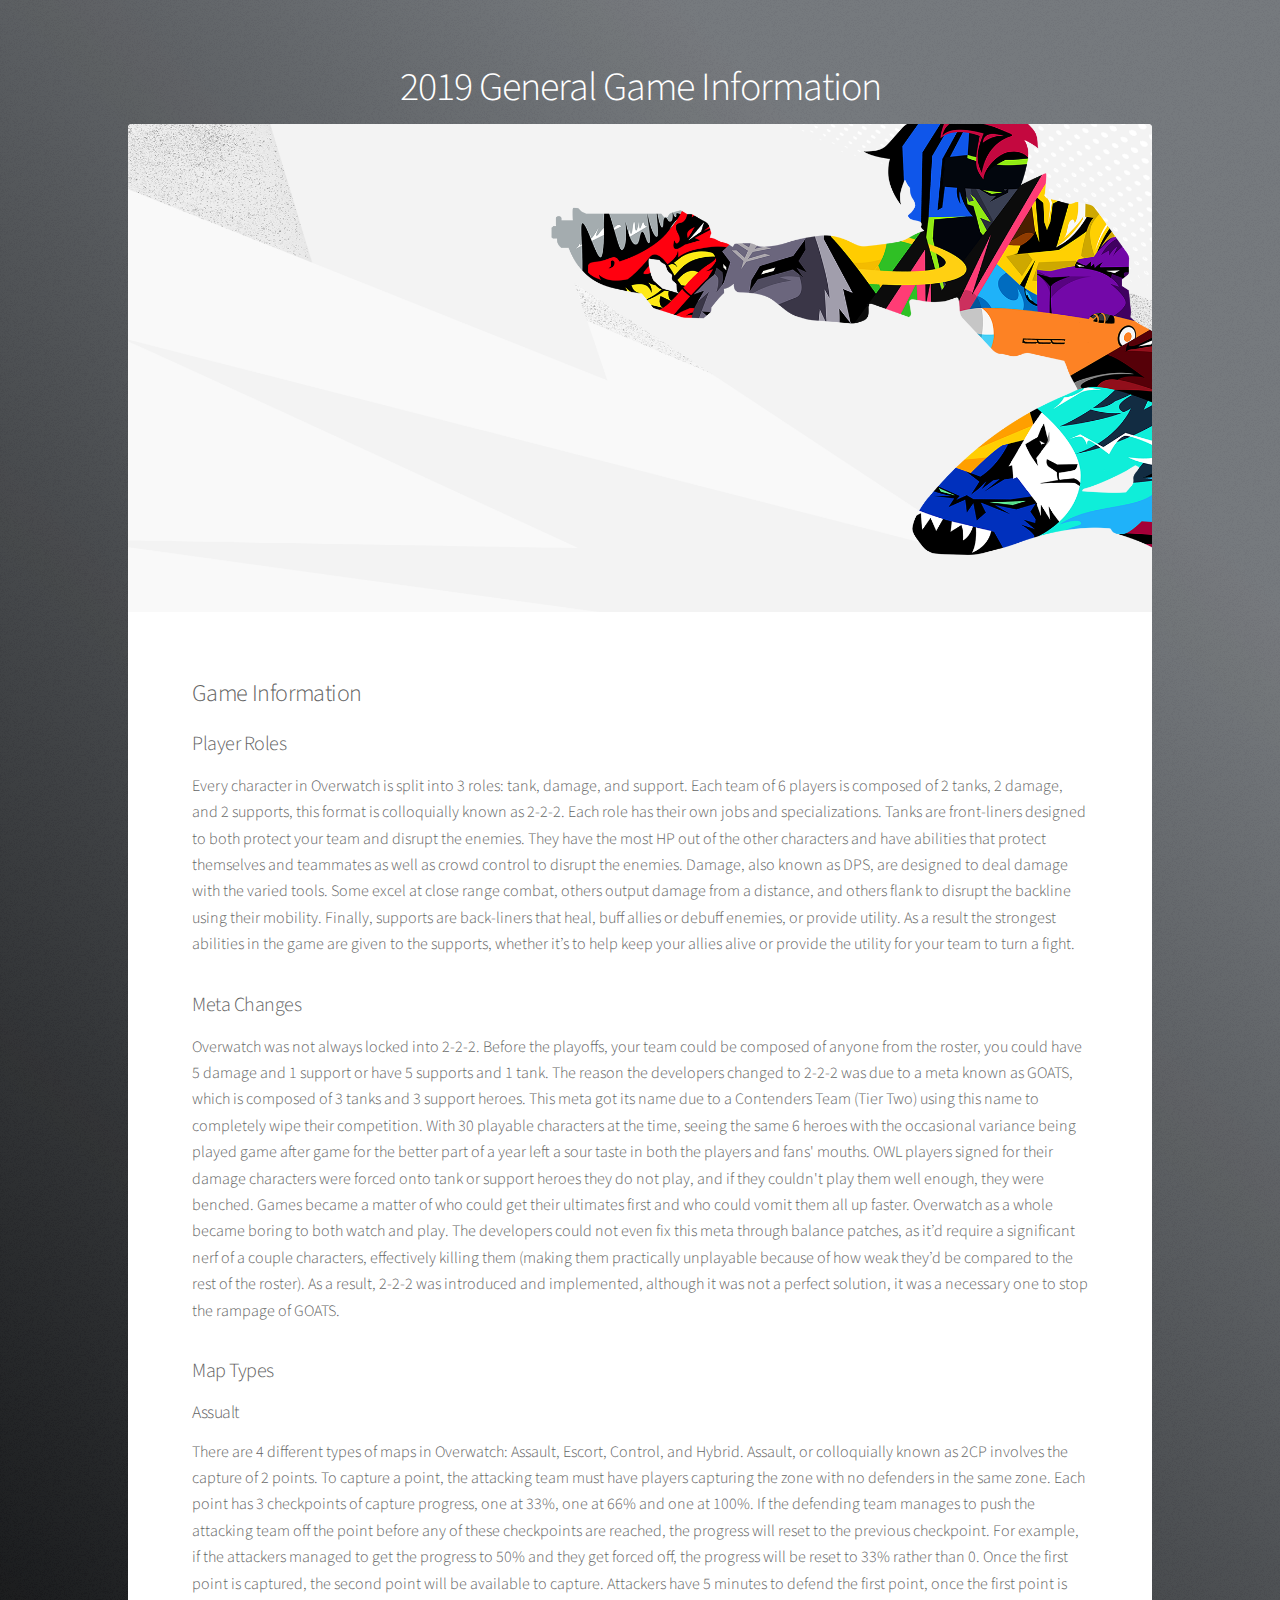
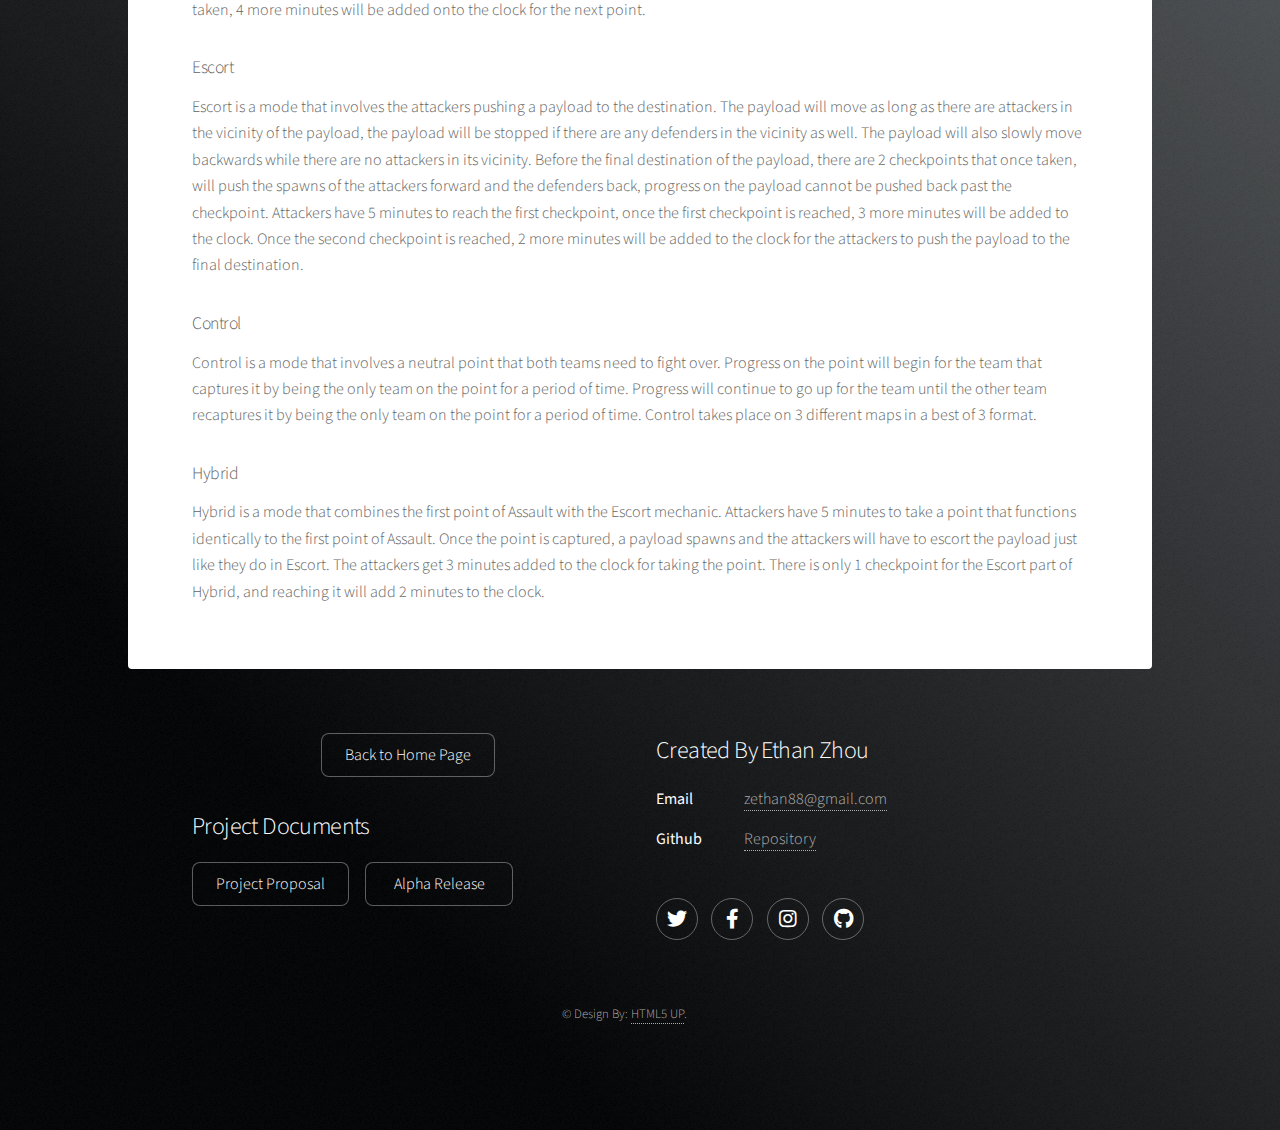
==== html/gen_info.html @ 932d7e1f "beautified and gathered all necessary pages of the site." ====
<!DOCTYPE HTML>
<!--
	Stellar by HTML5 UP
	html5up.net | @ajlkn
	Free for personal and commercial use under the CCA 3.0 license (html5up.net/license)
-->
<html>
<head>
    <title>Game Information</title>
    <meta charset="utf-8" />
    <meta name="viewport" content="width=device-width, initial-scale=1, user-scalable=no" />
    <link rel="stylesheet" href="../assets/css/main.css" />
    <noscript><link rel="stylesheet" href="../assets/css/noscript.css" /></noscript>
</head>
<body class="is-preload">

<!-- Wrapper -->
<div id="wrapper">

    <!-- Header -->
    <header id="header">
        <h1>2019 General Game Information</h1>
    </header>

    <!-- Main -->
    <div id="main">

        <!-- Content -->
        <section id="content" class="main">
            <span class="image main"><img src="../images/About-Background.png" alt="" /></span>
            <h2>Game Information</h2>
            <h3>Player Roles</h3>
            <p>
                Every character in Overwatch is split into 3 roles: tank, damage, and support.
                Each team of 6 players is composed of 2 tanks, 2 damage, and 2 supports,
                this format is colloquially known as 2-2-2. Each role has their own jobs and specializations.
                Tanks are front-liners designed to both protect your team and disrupt the enemies.
                They have the most HP out of the other characters and have abilities that protect themselves
                and teammates as well as crowd control to disrupt the enemies. Damage, also known as DPS,
                are designed to deal damage with the varied tools. Some excel at close range combat,
                others output damage from a distance, and others flank to disrupt the backline using their mobility.
                Finally, supports are back-liners that heal, buff allies or debuff enemies, or provide utility.
                As a result the strongest abilities in the game are given to the supports, whether it’s to help keep
                your allies alive or provide the utility for your team to turn a fight.
            </p>
            <h3>Meta Changes</h3>
            <p>
                Overwatch was not always locked into 2-2-2. Before the playoffs, your team could be
                composed of anyone from the roster, you could have 5 damage and 1 support or have 5 supports and 1 tank.
                The reason the developers changed to 2-2-2 was due to a meta known as GOATS, which is composed of
                3 tanks and 3 support heroes. This meta got its name due to a Contenders Team (Tier Two) using this
                name to completely wipe their competition. With 30 playable characters at the time, seeing the same
                6 heroes with the occasional variance being played game after game for the better part of a year left
                a sour taste in both the players and fans' mouths. OWL players signed for their damage characters were
                forced onto tank or support heroes they do not play, and if they couldn't play them well enough,
                they were benched. Games became a matter of who could get their ultimates first and who could vomit
                them all up faster. Overwatch as a whole became boring to both watch and play. The developers could
                not even fix this meta through balance patches, as it’d require a significant nerf of a couple
                characters, effectively killing them (making them practically unplayable because of how weak they’d
                be compared to the rest of the roster). As a result, 2-2-2 was introduced and implemented,
                although it was not a perfect solution, it was a necessary one to stop the rampage of GOATS.
            </p>
            <h3>Map Types</h3>
            <h4>Assualt</h4>
            <p>
                There are 4 different types of maps in Overwatch: Assault, Escort, Control, and Hybrid.
                Assault, or colloquially known as 2CP involves the capture of 2 points. To capture a point,
                the attacking team must have players capturing the zone with no defenders in the same zone.
                Each point has 3 checkpoints of capture progress, one at 33%, one at 66% and one at 100%.
                If the defending team manages to push the attacking team off the point before any of these
                checkpoints are reached, the progress will reset to the previous checkpoint. For example,
                if the attackers managed to get the progress to 50% and they get forced off, the progress
                will be reset to 33% rather than 0. Once the first point is captured, the second point will
                be available to capture. Attackers have 5 minutes to defend the first point, once the first
                point is taken, 4 more minutes will be added onto the clock for the next point.
            </p>
            <h4>Escort</h4>
            <p>
                Escort is a mode that involves the attackers pushing a payload to the destination. The payload
                will move as long as there are attackers in the vicinity of the payload, the payload will be
                stopped if there are any defenders in the vicinity as well. The payload will also slowly move
                backwards while there are no attackers in its vicinity. Before the final destination of the payload,
                there are 2 checkpoints that once taken, will push the spawns of the attackers forward and the
                defenders back, progress on the payload cannot be pushed back past the checkpoint. Attackers
                have 5 minutes to reach the first checkpoint, once the first checkpoint is reached, 3 more minutes
                will be added to the clock. Once the second checkpoint is reached, 2 more minutes will be added to
                the clock for the attackers to push the payload to the final destination.
            </p>
            <h4>Control</h4>
            <p>
                Control is a mode that involves a neutral point that both teams need to fight over.
                Progress on the point will begin for the team that captures it by being the only team on the point
                for a period of time. Progress will continue to go up for the team until the other team recaptures
                it by being the only team on the point for a period of time. Control takes place on 3 different maps
                in a best of 3 format.
            </p>
            <h4>Hybrid</h4>
            <p>
                Hybrid is a mode that combines the first point of Assault with the Escort mechanic. Attackers have
                5 minutes to take a point that functions identically to the first point of Assault. Once the point
                is captured, a payload spawns and the attackers will have to escort the payload just like they do in
                Escort. The attackers get 3 minutes added to the clock for taking the point. There is only 1 checkpoint
                for the Escort part of Hybrid, and reaching it will add 2 minutes to the clock.
            </p>
        </section>

    </div>

    <!-- Footer -->
    <footer id="footer">
        <section>
            <ul class="actions special">
                <li><a href="../index.html" class="button">Back to Home Page</a></li>
            </ul>
            <h2>Project Documents</h2>
            <ul class="actions">
                <li><a href="../documents/Project%20Proposal%20-%20Ethan%20Zhou.pdf" class="button">Project Proposal</a></li>
                <li><a href="../documents/Alpha%20Release%20Report%20-%20Ethan%20Zhou.pdf" class="button">Alpha Release</a></li>
            </ul>
        </section>
        <section>
            <h2>Created By Ethan Zhou</h2>
            <dl class="alt">
                <dt>Email</dt>
                <dd><a href="#">zethan88@gmail.com</a></dd>
                <dt>Github</dt>
                <dd><a href="https://github.com/zethan88/sf-shock-owl-highlights">Repository</a></dd>
            </dl>
            <ul class="icons">
                <li><a href="#" class="icon brands fa-twitter alt"><span class="label">Twitter</span></a></li>
                <li><a href="#" class="icon brands fa-facebook-f alt"><span class="label">Facebook</span></a></li>
                <li><a href="#" class="icon brands fa-instagram alt"><span class="label">Instagram</span></a></li>
                <li><a href="#" class="icon brands fa-github alt"><span class="label">GitHub</span></a></li>
            </ul>
        </section>
        <p class="copyright">&copy; Design By: <a href="https://html5up.net">HTML5 UP</a>.</p>
    </footer>

</div>

<!-- Scripts -->
<script src="../assets/js/jquery.min.js"></script>
<script src="../assets/js/jquery.scrollex.min.js"></script>
<script src="../assets/js/jquery.scrolly.min.js"></script>
<script src="../assets/js/browser.min.js"></script>
<script src="../assets/js/breakpoints.min.js"></script>
<script src="../assets/js/util.js"></script>
<script src="../assets/js/main.js"></script>

</body>
</html>
---- assets/css/main.css ----
@import url(fontawesome-all.min.css);
@import 'https://fonts.googleapis.com/css?family=Source+Sans+Pro:300,400';

/*
	Stellar by HTML5 UP
	html5up.net | @ajlkn
	Free for personal and commercial use under the CCA 3.0 license (html5up.net/license)
*/

html, body, div, span, applet, object,
iframe, h1, h2, h3, h4, h5, h6, p, blockquote,
pre, a, abbr, acronym, address, big, cite,
code, del, dfn, em, img, ins, kbd, q, s, samp,
small, strike, strong, sub, sup, tt, var, b,
u, i, center, dl, dt, dd, ol, ul, li, fieldset,
form, label, legend, table, caption, tbody,
tfoot, thead, tr, th, td, article, aside,
canvas, details, embed, figure, figcaption,
footer, header, hgroup, menu, nav, output, ruby,
section, summary, time, mark, audio, video {
	margin: 0;
	padding: 0;
	border: 0;
	font-size: 100%;
	font: inherit;
	vertical-align: baseline;}

article, aside, details, figcaption, figure,
footer, header, hgroup, menu, nav, section {
	display: block;}

body {
	line-height: 1;
}

ol, ul {
	list-style: none;
}

blockquote, q {
	quotes: none;
}

	blockquote:before, blockquote:after, q:before, q:after {
		content: '';
		content: none;
	}

table {
	border-collapse: collapse;
	border-spacing: 0;
}

body {
	-webkit-text-size-adjust: none;
}

mark {
	background-color: transparent;
	color: inherit;
}

input::-moz-focus-inner {
	border: 0;
	padding: 0;
}

input, select, textarea {
	-moz-appearance: none;
	-webkit-appearance: none;
	-ms-appearance: none;
	appearance: none;
}

/* Basic */

	@-ms-viewport {
		width: device-width;
	}

	body {
		-ms-overflow-style: scrollbar;
	}

	@media screen and (max-width: 480px) {

		html, body {
			min-width: 320px;
		}

	}

	html {
		box-sizing: border-box;
	}

	*, *:before, *:after {
		box-sizing: inherit;
	}

	body {
		background-color: #75787B;
		background-image: url("images/overlay.png"), -moz-linear-gradient(45deg, #000000 15%, #75787B 85%);
		background-image: url("images/overlay.png"), -webkit-linear-gradient(45deg, #000000 15%, #75787B 85%);
		background-image: url("images/overlay.png"), -ms-linear-gradient(45deg, #000000 15%, #75787B 85%);
		background-image: url("images/overlay.png"), linear-gradient(45deg, #000000 15%, #75787B 85%);
	}

		body.is-preload *, body.is-preload *:before, body.is-preload *:after {
			-moz-animation: none !important;
			-webkit-animation: none !important;
			-ms-animation: none !important;
			animation: none !important;
			-moz-transition: none !important;
			-webkit-transition: none !important;
			-ms-transition: none !important;
			transition: none !important;
		}

/* Type */

	body {
		background-color: #75787B;
		color: rgba(255, 255, 255, 0.65);
	}

	body, input, select, textarea {
		font-family: "Source Sans Pro", Helvetica, sans-serif;
		font-size: 17pt;
		font-weight: 300;
		line-height: 1.65;
	}

		@media screen and (max-width: 1680px) {

			body, input, select, textarea {
				font-size: 14pt;
			}

		}

		@media screen and (max-width: 1280px) {

			body, input, select, textarea {
				font-size: 12pt;
			}

		}

		@media screen and (max-width: 360px) {

			body, input, select, textarea {
				font-size: 11pt;
			}

		}

	a {
		-moz-transition: color 0.2s ease, border-bottom 0.2s ease;
		-webkit-transition: color 0.2s ease, border-bottom 0.2s ease;
		-ms-transition: color 0.2s ease, border-bottom 0.2s ease;
		transition: color 0.2s ease, border-bottom 0.2s ease;
		text-decoration: none;
		border-bottom: dotted 1px;
		color: inherit;
	}

		a:hover {
			border-bottom-color: transparent;
		}

	strong, b {
		font-weight: 400;
	}

	em, i {
		font-style: italic;
	}

	p {
		margin: 0 0 2em 0;
	}

		p.content {
			-moz-columns: 20em 2;
			-webkit-columns: 20em 2;
			-ms-columns: 20em 2;
			columns: 20em 2;
			-moz-column-gap: 2em;
			-webkit-column-gap: 2em;
			-ms-column-gap: 2em;
			column-gap: 2em;
			text-align: justify;
		}

	h1, h2, h3, h4, h5, h6 {
		font-weight: 300;
		line-height: 1.5;
		margin: 0 0 0.7em 0;
		letter-spacing: -0.025em;
	}

		h1 a, h2 a, h3 a, h4 a, h5 a, h6 a {
			color: inherit;
			text-decoration: none;
		}

	h1 {
		font-size: 2.5em;
		line-height: 1.2;
	}

	h2 {
		font-size: 1.5em;
	}

	h3 {
		font-size: 1.25em;
	}

	h4 {
		font-size: 1.1em;
	}

	h5 {
		font-size: 0.9em;
	}

	h6 {
		font-size: 0.7em;
	}

	@media screen and (max-width: 736px) {

		h1 {
			font-size: 2em;
		}

	}

	sub {
		font-size: 0.8em;
		position: relative;
		top: 0.5em;
	}

	sup {
		font-size: 0.8em;
		position: relative;
		top: -0.5em;
	}

	blockquote {
		border-left: solid 4px;
		font-style: italic;
		margin: 0 0 2em 0;
		padding: 0.5em 0 0.5em 2em;
	}

	code {
		border-radius: 8px;
		border: solid 1px;
		font-family: "Courier New", monospace;
		font-size: 0.9em;
		margin: 0 0.25em;
		padding: 0.25em 0.65em;
	}

	pre {
		-webkit-overflow-scrolling: touch;
		font-family: "Courier New", monospace;
		font-size: 0.9em;
		margin: 0 0 2em 0;
	}

		pre code {
			display: block;
			line-height: 1.75;
			padding: 1em 1.5em;
			overflow-x: auto;
		}

	hr {
		border: 0;
		border-bottom: solid 1px;
		margin: 2em 0;
	}

		hr.major {
			margin: 3em 0;
		}

	.align-left {
		text-align: left;
	}

	.align-center {
		text-align: center;
	}

	.align-right {
		text-align: right;
	}

	input, select, textarea {
		color: #ffffff;
	}

	a:hover {
		color: #ffffff;
	}

	strong, b {
		color: #ffffff;
	}

	h1, h2, h3, h4, h5, h6 {
		color: #ffffff;
	}

	blockquote {
		border-left-color: rgba(255, 255, 255, 0.35);
	}

	code {
		background: rgba(255, 255, 255, 0.075);
		border-color: rgba(255, 255, 255, 0.35);
	}

	hr {
		border-bottom-color: rgba(255, 255, 255, 0.35);
	}

/* Row */

	.row {
		display: flex;
		flex-wrap: wrap;
		box-sizing: border-box;
		align-items: stretch;
	}

		.row > * {
			box-sizing: border-box;
		}

		.row.gtr-uniform > * > :last-child {
			margin-bottom: 0;
		}

		.row.aln-left {
			justify-content: flex-start;
		}

		.row.aln-center {
			justify-content: center;
		}

		.row.aln-right {
			justify-content: flex-end;
		}

		.row.aln-top {
			align-items: flex-start;
		}

		.row.aln-middle {
			align-items: center;
		}

		.row.aln-bottom {
			align-items: flex-end;
		}

		.row > .imp {
			order: -1;
		}

		.row > .col-1 {
			width: 8.33333%;
		}

		.row > .off-1 {
			margin-left: 8.33333%;
		}

		.row > .col-2 {
			width: 16.66667%;
		}

		.row > .off-2 {
			margin-left: 16.66667%;
		}

		.row > .col-3 {
			width: 25%;
		}

		.row > .off-3 {
			margin-left: 25%;
		}

		.row > .col-4 {
			width: 33.33333%;
		}

		.row > .off-4 {
			margin-left: 33.33333%;
		}

		.row > .col-5 {
			width: 41.66667%;
		}

		.row > .off-5 {
			margin-left: 41.66667%;
		}

		.row > .col-6 {
			width: 50%;
		}

		.row > .off-6 {
			margin-left: 50%;
		}

		.row > .col-7 {
			width: 58.33333%;
		}

		.row > .off-7 {
			margin-left: 58.33333%;
		}

		.row > .col-8 {
			width: 66.66667%;
		}

		.row > .off-8 {
			margin-left: 66.66667%;
		}

		.row > .col-9 {
			width: 75%;
		}

		.row > .off-9 {
			margin-left: 75%;
		}

		.row > .col-10 {
			width: 83.33333%;
		}

		.row > .off-10 {
			margin-left: 83.33333%;
		}

		.row > .col-11 {
			width: 91.66667%;
		}

		.row > .off-11 {
			margin-left: 91.66667%;
		}

		.row > .col-12 {
			width: 100%;
		}

		.row > .off-12 {
			margin-left: 100%;
		}

		.row.gtr-0 {
			margin-top: 0;
			margin-left: 0em;
		}

			.row.gtr-0 > * {
				padding: 0 0 0 0em;
			}

			.row.gtr-0.gtr-uniform {
				margin-top: 0em;
			}

				.row.gtr-0.gtr-uniform > * {
					padding-top: 0em;
				}

		.row.gtr-25 {
			margin-top: 0;
			margin-left: -0.375em;
		}

			.row.gtr-25 > * {
				padding: 0 0 0 0.375em;
			}

			.row.gtr-25.gtr-uniform {
				margin-top: -0.375em;
			}

				.row.gtr-25.gtr-uniform > * {
					padding-top: 0.375em;
				}

		.row.gtr-50 {
			margin-top: 0;
			margin-left: -0.75em;
		}

			.row.gtr-50 > * {
				padding: 0 0 0 0.75em;
			}

			.row.gtr-50.gtr-uniform {
				margin-top: -0.75em;
			}

				.row.gtr-50.gtr-uniform > * {
					padding-top: 0.75em;
				}

		.row {
			margin-top: 0;
			margin-left: -1.5em;
		}

			.row > * {
				padding: 0 0 0 1.5em;
			}

			.row.gtr-uniform {
				margin-top: -1.5em;
			}

				.row.gtr-uniform > * {
					padding-top: 1.5em;
				}

		.row.gtr-150 {
			margin-top: 0;
			margin-left: -2.25em;
		}

			.row.gtr-150 > * {
				padding: 0 0 0 2.25em;
			}

			.row.gtr-150.gtr-uniform {
				margin-top: -2.25em;
			}

				.row.gtr-150.gtr-uniform > * {
					padding-top: 2.25em;
				}

		.row.gtr-200 {
			margin-top: 0;
			margin-left: -3em;
		}

			.row.gtr-200 > * {
				padding: 0 0 0 3em;
			}

			.row.gtr-200.gtr-uniform {
				margin-top: -3em;
			}

				.row.gtr-200.gtr-uniform > * {
					padding-top: 3em;
				}

		@media screen and (max-width: 1680px) {

			.row {
				display: flex;
				flex-wrap: wrap;
				box-sizing: border-box;
				align-items: stretch;
			}

				.row > * {
					box-sizing: border-box;
				}

				.row.gtr-uniform > * > :last-child {
					margin-bottom: 0;
				}

				.row.aln-left {
					justify-content: flex-start;
				}

				.row.aln-center {
					justify-content: center;
				}

				.row.aln-right {
					justify-content: flex-end;
				}

				.row.aln-top {
					align-items: flex-start;
				}

				.row.aln-middle {
					align-items: center;
				}

				.row.aln-bottom {
					align-items: flex-end;
				}

				.row > .imp-xlarge {
					order: -1;
				}

				.row > .col-1-xlarge {
					width: 8.33333%;
				}

				.row > .off-1-xlarge {
					margin-left: 8.33333%;
				}

				.row > .col-2-xlarge {
					width: 16.66667%;
				}

				.row > .off-2-xlarge {
					margin-left: 16.66667%;
				}

				.row > .col-3-xlarge {
					width: 25%;
				}

				.row > .off-3-xlarge {
					margin-left: 25%;
				}

				.row > .col-4-xlarge {
					width: 33.33333%;
				}

				.row > .off-4-xlarge {
					margin-left: 33.33333%;
				}

				.row > .col-5-xlarge {
					width: 41.66667%;
				}

				.row > .off-5-xlarge {
					margin-left: 41.66667%;
				}

				.row > .col-6-xlarge {
					width: 50%;
				}

				.row > .off-6-xlarge {
					margin-left: 50%;
				}

				.row > .col-7-xlarge {
					width: 58.33333%;
				}

				.row > .off-7-xlarge {
					margin-left: 58.33333%;
				}

				.row > .col-8-xlarge {
					width: 66.66667%;
				}

				.row > .off-8-xlarge {
					margin-left: 66.66667%;
				}

				.row > .col-9-xlarge {
					width: 75%;
				}

				.row > .off-9-xlarge {
					margin-left: 75%;
				}

				.row > .col-10-xlarge {
					width: 83.33333%;
				}

				.row > .off-10-xlarge {
					margin-left: 83.33333%;
				}

				.row > .col-11-xlarge {
					width: 91.66667%;
				}

				.row > .off-11-xlarge {
					margin-left: 91.66667%;
				}

				.row > .col-12-xlarge {
					width: 100%;
				}

				.row > .off-12-xlarge {
					margin-left: 100%;
				}

				.row.gtr-0 {
					margin-top: 0;
					margin-left: 0em;
				}

					.row.gtr-0 > * {
						padding: 0 0 0 0em;
					}

					.row.gtr-0.gtr-uniform {
						margin-top: 0em;
					}

						.row.gtr-0.gtr-uniform > * {
							padding-top: 0em;
						}

				.row.gtr-25 {
					margin-top: 0;
					margin-left: -0.375em;
				}

					.row.gtr-25 > * {
						padding: 0 0 0 0.375em;
					}

					.row.gtr-25.gtr-uniform {
						margin-top: -0.375em;
					}

						.row.gtr-25.gtr-uniform > * {
							padding-top: 0.375em;
						}

				.row.gtr-50 {
					margin-top: 0;
					margin-left: -0.75em;
				}

					.row.gtr-50 > * {
						padding: 0 0 0 0.75em;
					}

					.row.gtr-50.gtr-uniform {
						margin-top: -0.75em;
					}

						.row.gtr-50.gtr-uniform > * {
							padding-top: 0.75em;
						}

				.row {
					margin-top: 0;
					margin-left: -1.5em;
				}

					.row > * {
						padding: 0 0 0 1.5em;
					}

					.row.gtr-uniform {
						margin-top: -1.5em;
					}

						.row.gtr-uniform > * {
							padding-top: 1.5em;
						}

				.row.gtr-150 {
					margin-top: 0;
					margin-left: -2.25em;
				}

					.row.gtr-150 > * {
						padding: 0 0 0 2.25em;
					}

					.row.gtr-150.gtr-uniform {
						margin-top: -2.25em;
					}

						.row.gtr-150.gtr-uniform > * {
							padding-top: 2.25em;
						}

				.row.gtr-200 {
					margin-top: 0;
					margin-left: -3em;
				}

					.row.gtr-200 > * {
						padding: 0 0 0 3em;
					}

					.row.gtr-200.gtr-uniform {
						margin-top: -3em;
					}

						.row.gtr-200.gtr-uniform > * {
							padding-top: 3em;
						}

		}

		@media screen and (max-width: 1280px) {

			.row {
				display: flex;
				flex-wrap: wrap;
				box-sizing: border-box;
				align-items: stretch;
			}

				.row > * {
					box-sizing: border-box;
				}

				.row.gtr-uniform > * > :last-child {
					margin-bottom: 0;
				}

				.row.aln-left {
					justify-content: flex-start;
				}

				.row.aln-center {
					justify-content: center;
				}

				.row.aln-right {
					justify-content: flex-end;
				}

				.row.aln-top {
					align-items: flex-start;
				}

				.row.aln-middle {
					align-items: center;
				}

				.row.aln-bottom {
					align-items: flex-end;
				}

				.row > .imp-large {
					order: -1;
				}

				.row > .col-1-large {
					width: 8.33333%;
				}

				.row > .off-1-large {
					margin-left: 8.33333%;
				}

				.row > .col-2-large {
					width: 16.66667%;
				}

				.row > .off-2-large {
					margin-left: 16.66667%;
				}

				.row > .col-3-large {
					width: 25%;
				}

				.row > .off-3-large {
					margin-left: 25%;
				}

				.row > .col-4-large {
					width: 33.33333%;
				}

				.row > .off-4-large {
					margin-left: 33.33333%;
				}

				.row > .col-5-large {
					width: 41.66667%;
				}

				.row > .off-5-large {
					margin-left: 41.66667%;
				}

				.row > .col-6-large {
					width: 50%;
				}

				.row > .off-6-large {
					margin-left: 50%;
				}

				.row > .col-7-large {
					width: 58.33333%;
				}

				.row > .off-7-large {
					margin-left: 58.33333%;
				}

				.row > .col-8-large {
					width: 66.66667%;
				}

				.row > .off-8-large {
					margin-left: 66.66667%;
				}

				.row > .col-9-large {
					width: 75%;
				}

				.row > .off-9-large {
					margin-left: 75%;
				}

				.row > .col-10-large {
					width: 83.33333%;
				}

				.row > .off-10-large {
					margin-left: 83.33333%;
				}

				.row > .col-11-large {
					width: 91.66667%;
				}

				.row > .off-11-large {
					margin-left: 91.66667%;
				}

				.row > .col-12-large {
					width: 100%;
				}

				.row > .off-12-large {
					margin-left: 100%;
				}

				.row.gtr-0 {
					margin-top: 0;
					margin-left: 0em;
				}

					.row.gtr-0 > * {
						padding: 0 0 0 0em;
					}

					.row.gtr-0.gtr-uniform {
						margin-top: 0em;
					}

						.row.gtr-0.gtr-uniform > * {
							padding-top: 0em;
						}

				.row.gtr-25 {
					margin-top: 0;
					margin-left: -0.375em;
				}

					.row.gtr-25 > * {
						padding: 0 0 0 0.375em;
					}

					.row.gtr-25.gtr-uniform {
						margin-top: -0.375em;
					}

						.row.gtr-25.gtr-uniform > * {
							padding-top: 0.375em;
						}

				.row.gtr-50 {
					margin-top: 0;
					margin-left: -0.75em;
				}

					.row.gtr-50 > * {
						padding: 0 0 0 0.75em;
					}

					.row.gtr-50.gtr-uniform {
						margin-top: -0.75em;
					}

						.row.gtr-50.gtr-uniform > * {
							padding-top: 0.75em;
						}

				.row {
					margin-top: 0;
					margin-left: -1.5em;
				}

					.row > * {
						padding: 0 0 0 1.5em;
					}

					.row.gtr-uniform {
						margin-top: -1.5em;
					}

						.row.gtr-uniform > * {
							padding-top: 1.5em;
						}

				.row.gtr-150 {
					margin-top: 0;
					margin-left: -2.25em;
				}

					.row.gtr-150 > * {
						padding: 0 0 0 2.25em;
					}

					.row.gtr-150.gtr-uniform {
						margin-top: -2.25em;
					}

						.row.gtr-150.gtr-uniform > * {
							padding-top: 2.25em;
						}

				.row.gtr-200 {
					margin-top: 0;
					margin-left: -3em;
				}

					.row.gtr-200 > * {
						padding: 0 0 0 3em;
					}

					.row.gtr-200.gtr-uniform {
						margin-top: -3em;
					}

						.row.gtr-200.gtr-uniform > * {
							padding-top: 3em;
						}

		}

		@media screen and (max-width: 980px) {

			.row {
				display: flex;
				flex-wrap: wrap;
				box-sizing: border-box;
				align-items: stretch;
			}

				.row > * {
					box-sizing: border-box;
				}

				.row.gtr-uniform > * > :last-child {
					margin-bottom: 0;
				}

				.row.aln-left {
					justify-content: flex-start;
				}

				.row.aln-center {
					justify-content: center;
				}

				.row.aln-right {
					justify-content: flex-end;
				}

				.row.aln-top {
					align-items: flex-start;
				}

				.row.aln-middle {
					align-items: center;
				}

				.row.aln-bottom {
					align-items: flex-end;
				}

				.row > .imp-medium {
					order: -1;
				}

				.row > .col-1-medium {
					width: 8.33333%;
				}

				.row > .off-1-medium {
					margin-left: 8.33333%;
				}

				.row > .col-2-medium {
					width: 16.66667%;
				}

				.row > .off-2-medium {
					margin-left: 16.66667%;
				}

				.row > .col-3-medium {
					width: 25%;
				}

				.row > .off-3-medium {
					margin-left: 25%;
				}

				.row > .col-4-medium {
					width: 33.33333%;
				}

				.row > .off-4-medium {
					margin-left: 33.33333%;
				}

				.row > .col-5-medium {
					width: 41.66667%;
				}

				.row > .off-5-medium {
					margin-left: 41.66667%;
				}

				.row > .col-6-medium {
					width: 50%;
				}

				.row > .off-6-medium {
					margin-left: 50%;
				}

				.row > .col-7-medium {
					width: 58.33333%;
				}

				.row > .off-7-medium {
					margin-left: 58.33333%;
				}

				.row > .col-8-medium {
					width: 66.66667%;
				}

				.row > .off-8-medium {
					margin-left: 66.66667%;
				}

				.row > .col-9-medium {
					width: 75%;
				}

				.row > .off-9-medium {
					margin-left: 75%;
				}

				.row > .col-10-medium {
					width: 83.33333%;
				}

				.row > .off-10-medium {
					margin-left: 83.33333%;
				}

				.row > .col-11-medium {
					width: 91.66667%;
				}

				.row > .off-11-medium {
					margin-left: 91.66667%;
				}

				.row > .col-12-medium {
					width: 100%;
				}

				.row > .off-12-medium {
					margin-left: 100%;
				}

				.row.gtr-0 {
					margin-top: 0;
					margin-left: 0em;
				}

					.row.gtr-0 > * {
						padding: 0 0 0 0em;
					}

					.row.gtr-0.gtr-uniform {
						margin-top: 0em;
					}

						.row.gtr-0.gtr-uniform > * {
							padding-top: 0em;
						}

				.row.gtr-25 {
					margin-top: 0;
					margin-left: -0.375em;
				}

					.row.gtr-25 > * {
						padding: 0 0 0 0.375em;
					}

					.row.gtr-25.gtr-uniform {
						margin-top: -0.375em;
					}

						.row.gtr-25.gtr-uniform > * {
							padding-top: 0.375em;
						}

				.row.gtr-50 {
					margin-top: 0;
					margin-left: -0.75em;
				}

					.row.gtr-50 > * {
						padding: 0 0 0 0.75em;
					}

					.row.gtr-50.gtr-uniform {
						margin-top: -0.75em;
					}

						.row.gtr-50.gtr-uniform > * {
							padding-top: 0.75em;
						}

				.row {
					margin-top: 0;
					margin-left: -1.5em;
				}

					.row > * {
						padding: 0 0 0 1.5em;
					}

					.row.gtr-uniform {
						margin-top: -1.5em;
					}

						.row.gtr-uniform > * {
							padding-top: 1.5em;
						}

				.row.gtr-150 {
					margin-top: 0;
					margin-left: -2.25em;
				}

					.row.gtr-150 > * {
						padding: 0 0 0 2.25em;
					}

					.row.gtr-150.gtr-uniform {
						margin-top: -2.25em;
					}

						.row.gtr-150.gtr-uniform > * {
							padding-top: 2.25em;
						}

				.row.gtr-200 {
					margin-top: 0;
					margin-left: -3em;
				}

					.row.gtr-200 > * {
						padding: 0 0 0 3em;
					}

					.row.gtr-200.gtr-uniform {
						margin-top: -3em;
					}

						.row.gtr-200.gtr-uniform > * {
							padding-top: 3em;
						}

		}

		@media screen and (max-width: 736px) {

			.row {
				display: flex;
				flex-wrap: wrap;
				box-sizing: border-box;
				align-items: stretch;
			}

				.row > * {
					box-sizing: border-box;
				}

				.row.gtr-uniform > * > :last-child {
					margin-bottom: 0;
				}

				.row.aln-left {
					justify-content: flex-start;
				}

				.row.aln-center {
					justify-content: center;
				}

				.row.aln-right {
					justify-content: flex-end;
				}

				.row.aln-top {
					align-items: flex-start;
				}

				.row.aln-middle {
					align-items: center;
				}

				.row.aln-bottom {
					align-items: flex-end;
				}

				.row > .imp-small {
					order: -1;
				}

				.row > .col-1-small {
					width: 8.33333%;
				}

				.row > .off-1-small {
					margin-left: 8.33333%;
				}

				.row > .col-2-small {
					width: 16.66667%;
				}

				.row > .off-2-small {
					margin-left: 16.66667%;
				}

				.row > .col-3-small {
					width: 25%;
				}

				.row > .off-3-small {
					margin-left: 25%;
				}

				.row > .col-4-small {
					width: 33.33333%;
				}

				.row > .off-4-small {
					margin-left: 33.33333%;
				}

				.row > .col-5-small {
					width: 41.66667%;
				}

				.row > .off-5-small {
					margin-left: 41.66667%;
				}

				.row > .col-6-small {
					width: 50%;
				}

				.row > .off-6-small {
					margin-left: 50%;
				}

				.row > .col-7-small {
					width: 58.33333%;
				}

				.row > .off-7-small {
					margin-left: 58.33333%;
				}

				.row > .col-8-small {
					width: 66.66667%;
				}

				.row > .off-8-small {
					margin-left: 66.66667%;
				}

				.row > .col-9-small {
					width: 75%;
				}

				.row > .off-9-small {
					margin-left: 75%;
				}

				.row > .col-10-small {
					width: 83.33333%;
				}

				.row > .off-10-small {
					margin-left: 83.33333%;
				}

				.row > .col-11-small {
					width: 91.66667%;
				}

				.row > .off-11-small {
					margin-left: 91.66667%;
				}

				.row > .col-12-small {
					width: 100%;
				}

				.row > .off-12-small {
					margin-left: 100%;
				}

				.row.gtr-0 {
					margin-top: 0;
					margin-left: 0em;
				}

					.row.gtr-0 > * {
						padding: 0 0 0 0em;
					}

					.row.gtr-0.gtr-uniform {
						margin-top: 0em;
					}

						.row.gtr-0.gtr-uniform > * {
							padding-top: 0em;
						}

				.row.gtr-25 {
					margin-top: 0;
					margin-left: -0.25em;
				}

					.row.gtr-25 > * {
						padding: 0 0 0 0.25em;
					}

					.row.gtr-25.gtr-uniform {
						margin-top: -0.25em;
					}

						.row.gtr-25.gtr-uniform > * {
							padding-top: 0.25em;
						}

				.row.gtr-50 {
					margin-top: 0;
					margin-left: -0.5em;
				}

					.row.gtr-50 > * {
						padding: 0 0 0 0.5em;
					}

					.row.gtr-50.gtr-uniform {
						margin-top: -0.5em;
					}

						.row.gtr-50.gtr-uniform > * {
							padding-top: 0.5em;
						}

				.row {
					margin-top: 0;
					margin-left: -1em;
				}

					.row > * {
						padding: 0 0 0 1em;
					}

					.row.gtr-uniform {
						margin-top: -1em;
					}

						.row.gtr-uniform > * {
							padding-top: 1em;
						}

				.row.gtr-150 {
					margin-top: 0;
					margin-left: -1.5em;
				}

					.row.gtr-150 > * {
						padding: 0 0 0 1.5em;
					}

					.row.gtr-150.gtr-uniform {
						margin-top: -1.5em;
					}

						.row.gtr-150.gtr-uniform > * {
							padding-top: 1.5em;
						}

				.row.gtr-200 {
					margin-top: 0;
					margin-left: -2em;
				}

					.row.gtr-200 > * {
						padding: 0 0 0 2em;
					}

					.row.gtr-200.gtr-uniform {
						margin-top: -2em;
					}

						.row.gtr-200.gtr-uniform > * {
							padding-top: 2em;
						}

		}

		@media screen and (max-width: 480px) {

			.row {
				display: flex;
				flex-wrap: wrap;
				box-sizing: border-box;
				align-items: stretch;
			}

				.row > * {
					box-sizing: border-box;
				}

				.row.gtr-uniform > * > :last-child {
					margin-bottom: 0;
				}

				.row.aln-left {
					justify-content: flex-start;
				}

				.row.aln-center {
					justify-content: center;
				}

				.row.aln-right {
					justify-content: flex-end;
				}

				.row.aln-top {
					align-items: flex-start;
				}

				.row.aln-middle {
					align-items: center;
				}

				.row.aln-bottom {
					align-items: flex-end;
				}

				.row > .imp-xsmall {
					order: -1;
				}

				.row > .col-1-xsmall {
					width: 8.33333%;
				}

				.row > .off-1-xsmall {
					margin-left: 8.33333%;
				}

				.row > .col-2-xsmall {
					width: 16.66667%;
				}

				.row > .off-2-xsmall {
					margin-left: 16.66667%;
				}

				.row > .col-3-xsmall {
					width: 25%;
				}

				.row > .off-3-xsmall {
					margin-left: 25%;
				}

				.row > .col-4-xsmall {
					width: 33.33333%;
				}

				.row > .off-4-xsmall {
					margin-left: 33.33333%;
				}

				.row > .col-5-xsmall {
					width: 41.66667%;
				}

				.row > .off-5-xsmall {
					margin-left: 41.66667%;
				}

				.row > .col-6-xsmall {
					width: 50%;
				}

				.row > .off-6-xsmall {
					margin-left: 50%;
				}

				.row > .col-7-xsmall {
					width: 58.33333%;
				}

				.row > .off-7-xsmall {
					margin-left: 58.33333%;
				}

				.row > .col-8-xsmall {
					width: 66.66667%;
				}

				.row > .off-8-xsmall {
					margin-left: 66.66667%;
				}

				.row > .col-9-xsmall {
					width: 75%;
				}

				.row > .off-9-xsmall {
					margin-left: 75%;
				}

				.row > .col-10-xsmall {
					width: 83.33333%;
				}

				.row > .off-10-xsmall {
					margin-left: 83.33333%;
				}

				.row > .col-11-xsmall {
					width: 91.66667%;
				}

				.row > .off-11-xsmall {
					margin-left: 91.66667%;
				}

				.row > .col-12-xsmall {
					width: 100%;
				}

				.row > .off-12-xsmall {
					margin-left: 100%;
				}

				.row.gtr-0 {
					margin-top: 0;
					margin-left: 0em;
				}

					.row.gtr-0 > * {
						padding: 0 0 0 0em;
					}

					.row.gtr-0.gtr-uniform {
						margin-top: 0em;
					}

						.row.gtr-0.gtr-uniform > * {
							padding-top: 0em;
						}

				.row.gtr-25 {
					margin-top: 0;
					margin-left: -0.3125em;
				}

					.row.gtr-25 > * {
						padding: 0 0 0 0.3125em;
					}

					.row.gtr-25.gtr-uniform {
						margin-top: -0.3125em;
					}

						.row.gtr-25.gtr-uniform > * {
							padding-top: 0.3125em;
						}

				.row.gtr-50 {
					margin-top: 0;
					margin-left: -0.625em;
				}

					.row.gtr-50 > * {
						padding: 0 0 0 0.625em;
					}

					.row.gtr-50.gtr-uniform {
						margin-top: -0.625em;
					}

						.row.gtr-50.gtr-uniform > * {
							padding-top: 0.625em;
						}

				.row {
					margin-top: 0;
					margin-left: -1.25em;
				}

					.row > * {
						padding: 0 0 0 1.25em;
					}

					.row.gtr-uniform {
						margin-top: -1.25em;
					}

						.row.gtr-uniform > * {
							padding-top: 1.25em;
						}

				.row.gtr-150 {
					margin-top: 0;
					margin-left: -1.875em;
				}

					.row.gtr-150 > * {
						padding: 0 0 0 1.875em;
					}

					.row.gtr-150.gtr-uniform {
						margin-top: -1.875em;
					}

						.row.gtr-150.gtr-uniform > * {
							padding-top: 1.875em;
						}

				.row.gtr-200 {
					margin-top: 0;
					margin-left: -2.5em;
				}

					.row.gtr-200 > * {
						padding: 0 0 0 2.5em;
					}

					.row.gtr-200.gtr-uniform {
						margin-top: -2.5em;
					}

						.row.gtr-200.gtr-uniform > * {
							padding-top: 2.5em;
						}

		}

/* Box */

	.box {
		border-radius: 8px;
		border: solid;
		margin-bottom: -2em;
	}

		.box > :last-child,
		.box > :last-child > :last-child,
		.box > :last-child > :last-child > :last-child {
			margin-bottom: 0;
		}

		.box.alt {
			border: 0;
			border-radius: 0;
			padding: 0;
		}

	.box {
		border-color: rgba(255, 255, 255, 0.35);
	}

/* Button */

	input[type="submit"],
	input[type="reset"],
	input[type="button"],
	button,
	.button {
		-moz-appearance: none;
		-webkit-appearance: none;
		-ms-appearance: none;
		appearance: none;
		-moz-transition: background-color 0.2s ease-in-out, color 0.2s ease-in-out;
		-webkit-transition: background-color 0.2s ease-in-out, color 0.2s ease-in-out;
		-ms-transition: background-color 0.2s ease-in-out, color 0.2s ease-in-out;
		transition: background-color 0.2s ease-in-out, color 0.2s ease-in-out;
		border-radius: 8px;
		border: 0;
		cursor: pointer;
		display: inline-block;
		font-weight: 300;
		height: 2.75em;
		line-height: 2.75em;
		min-width: 9.25em;
		padding: 0 1.5em;
		text-align: center;
		text-decoration: none;
		white-space: nowrap;
	}

		input[type="submit"].icon,
		input[type="reset"].icon,
		input[type="button"].icon,
		button.icon,
		.button.icon {
			padding-left: 1.35em;
		}

			input[type="submit"].icon:before,
			input[type="reset"].icon:before,
			input[type="button"].icon:before,
			button.icon:before,
			.button.icon:before {
				margin-right: 0.5em;
			}

		input[type="submit"].fit,
		input[type="reset"].fit,
		input[type="button"].fit,
		button.fit,
		.button.fit {
			width: 100%;
		}

		input[type="submit"].small,
		input[type="reset"].small,
		input[type="button"].small,
		button.small,
		.button.small {
			font-size: 0.8em;
		}

		input[type="submit"].large,
		input[type="reset"].large,
		input[type="button"].large,
		button.large,
		.button.large {
			font-size: 1.35em;
		}

		input[type="submit"].disabled, input[type="submit"]:disabled,
		input[type="reset"].disabled,
		input[type="reset"]:disabled,
		input[type="button"].disabled,
		input[type="button"]:disabled,
		button.disabled,
		button:disabled,
		.button.disabled,
		.button:disabled {
			pointer-events: none;
			opacity: 0.25;
		}

		@media screen and (max-width: 736px) {

			input[type="submit"],
			input[type="reset"],
			input[type="button"],
			button,
			.button {
				min-width: 0;
			}

		}

	input[type="submit"],
	input[type="reset"],
	input[type="button"],
	button,
	.button {
		background-color: transparent;
		box-shadow: inset 0 0 0 1px rgba(255, 255, 255, 0.35);
		color: #ffffff !important;
	}

		input[type="submit"]:hover,
		input[type="reset"]:hover,
		input[type="button"]:hover,
		button:hover,
		.button:hover {
			background-color: rgba(255, 255, 255, 0.075);
		}

		input[type="submit"]:active,
		input[type="reset"]:active,
		input[type="button"]:active,
		button:active,
		.button:active {
			background-color: rgba(255, 255, 255, 0.2);
		}

		input[type="submit"].icon:before,
		input[type="reset"].icon:before,
		input[type="button"].icon:before,
		button.icon:before,
		.button.icon:before {
			color: rgba(255, 255, 255, 0.5);
		}

		input[type="submit"].primary,
		input[type="reset"].primary,
		input[type="button"].primary,
		button.primary,
		.button.primary {
			background-color: #8cc9f0;
			color: #ffffff !important;
			box-shadow: none;
		}

			input[type="submit"].primary:hover,
			input[type="reset"].primary:hover,
			input[type="button"].primary:hover,
			button.primary:hover,
			.button.primary:hover {
				background-color: #9acff2;
			}

			input[type="submit"].primary:active,
			input[type="reset"].primary:active,
			input[type="button"].primary:active,
			button.primary:active,
			.button.primary:active {
				background-color: #7ec3ee;
			}

			input[type="submit"].primary.icon:before,
			input[type="reset"].primary.icon:before,
			input[type="button"].primary.icon:before,
			button.primary.icon:before,
			.button.primary.icon:before {
				color: #ffffff !important;
			}

/* Form */

	form {
		margin: 0 0 2em 0;
	}

	label {
		display: block;
		font-size: 0.9em;
		font-weight: 400;
		margin: 0 0 1em 0;
	}

	input[type="text"],
	input[type="password"],
	input[type="email"],
	select,
	textarea {
		-moz-appearance: none;
		-webkit-appearance: none;
		-ms-appearance: none;
		appearance: none;
		border-radius: 8px;
		border: solid 1px;
		color: inherit;
		display: block;
		outline: 0;
		padding: 0 1em;
		text-decoration: none;
		width: 100%;
	}

		input[type="text"]:invalid,
		input[type="password"]:invalid,
		input[type="email"]:invalid,
		select:invalid,
		textarea:invalid {
			box-shadow: none;
		}

	select {
		background-size: 1.25rem;
		background-repeat: no-repeat;
		background-position: calc(100% - 1rem) center;
		height: 2.75em;
		padding-right: 2.75em;
		text-overflow: ellipsis;
	}

		select:focus::-ms-value {
			background-color: transparent;
		}

		select::-ms-expand {
			display: none;
		}

	input[type="text"],
	input[type="password"],
	input[type="email"],
	select {
		height: 2.75em;
	}

	textarea {
		padding: 0.75em 1em;
	}

	input[type="checkbox"],
	input[type="radio"] {
		-moz-appearance: none;
		-webkit-appearance: none;
		-ms-appearance: none;
		appearance: none;
		display: block;
		float: left;
		margin-right: -2em;
		opacity: 0;
		width: 1em;
		z-index: -1;
	}

		input[type="checkbox"] + label,
		input[type="radio"] + label {
			text-decoration: none;
			cursor: pointer;
			display: inline-block;
			font-size: 1em;
			font-weight: 300;
			padding-left: 2.4em;
			padding-right: 0.75em;
			position: relative;
		}

			input[type="checkbox"] + label:before,
			input[type="radio"] + label:before {
				-moz-osx-font-smoothing: grayscale;
				-webkit-font-smoothing: antialiased;
				display: inline-block;
				font-style: normal;
				font-variant: normal;
				text-rendering: auto;
				line-height: 1;
				text-transform: none !important;
				font-family: 'Font Awesome 5 Free';
				font-weight: 900;
			}

			input[type="checkbox"] + label:before,
			input[type="radio"] + label:before {
				border-radius: 8px;
				border: solid 1px;
				content: '';
				display: inline-block;
				font-size: 0.8em;
				height: 2.0625em;
				left: 0;
				line-height: 2.0625em;
				position: absolute;
				text-align: center;
				top: 0;
				width: 2.0625em;
			}

		input[type="checkbox"]:checked + label:before,
		input[type="radio"]:checked + label:before {
			content: '\f00c';
		}

	input[type="checkbox"] + label:before {
		border-radius: 8px;
	}

	input[type="radio"] + label:before {
		border-radius: 100%;
	}

	::-webkit-input-placeholder {
		opacity: 1.0;
	}

	:-moz-placeholder {
		opacity: 1.0;
	}

	::-moz-placeholder {
		opacity: 1.0;
	}

	:-ms-input-placeholder {
		opacity: 1.0;
	}

	label {
		color: #ffffff;
	}

	input[type="text"],
	input[type="password"],
	input[type="email"],
	select,
	textarea {
		background-color: rgba(255, 255, 255, 0.075);
		border-color: rgba(255, 255, 255, 0.35);
	}

		input[type="text"]:focus,
		input[type="password"]:focus,
		input[type="email"]:focus,
		select:focus,
		textarea:focus {
			border-color: #8cc9f0;
			box-shadow: 0 0 0 1px #8cc9f0;
		}

	select {
		background-image: url("data:image/svg+xml;charset=utf8,%3Csvg xmlns='http://www.w3.org/2000/svg' width='40' height='40' preserveAspectRatio='none' viewBox='0 0 40 40'%3E%3Cpath d='M9.4,12.3l10.4,10.4l10.4-10.4c0.2-0.2,0.5-0.4,0.9-0.4c0.3,0,0.6,0.1,0.9,0.4l3.3,3.3c0.2,0.2,0.4,0.5,0.4,0.9 c0,0.4-0.1,0.6-0.4,0.9L20.7,31.9c-0.2,0.2-0.5,0.4-0.9,0.4c-0.3,0-0.6-0.1-0.9-0.4L4.3,17.3c-0.2-0.2-0.4-0.5-0.4-0.9 c0-0.4,0.1-0.6,0.4-0.9l3.3-3.3c0.2-0.2,0.5-0.4,0.9-0.4S9.1,12.1,9.4,12.3z' fill='rgba(255, 255, 255, 0.35)' /%3E%3C/svg%3E");
	}

		select option {
			color: #ffffff;
			background: #935d8c;
		}

	input[type="checkbox"] + label,
	input[type="radio"] + label {
		color: rgba(255, 255, 255, 0.65);
	}

		input[type="checkbox"] + label:before,
		input[type="radio"] + label:before {
			background: rgba(255, 255, 255, 0.075);
			border-color: rgba(255, 255, 255, 0.35);
		}

	input[type="checkbox"]:checked + label:before,
	input[type="radio"]:checked + label:before {
		background-color: #ffffff;
		border-color: #ffffff;
		color: #935d8c;
	}

	input[type="checkbox"]:focus + label:before,
	input[type="radio"]:focus + label:before {
		border-color: #8cc9f0;
		box-shadow: 0 0 0 1px #8cc9f0;
	}

	::-webkit-input-placeholder {
		color: rgba(255, 255, 255, 0.5) !important;
	}

	:-moz-placeholder {
		color: rgba(255, 255, 255, 0.5) !important;
	}

	::-moz-placeholder {
		color: rgba(255, 255, 255, 0.5) !important;
	}

	:-ms-input-placeholder {
		color: rgba(255, 255, 255, 0.5) !important;
	}

	.formerize-placeholder {
		color: rgba(255, 255, 255, 0.5) !important;
	}

/* Icon */

	.icon {
		text-decoration: none;
		-moz-transition: background-color 0.2s ease-in-out, color 0.2s ease-in-out;
		-webkit-transition: background-color 0.2s ease-in-out, color 0.2s ease-in-out;
		-ms-transition: background-color 0.2s ease-in-out, color 0.2s ease-in-out;
		transition: background-color 0.2s ease-in-out, color 0.2s ease-in-out;
		border-bottom: none;
		position: relative;
	}

		.icon:before {
			-moz-osx-font-smoothing: grayscale;
			-webkit-font-smoothing: antialiased;
			display: inline-block;
			font-style: normal;
			font-variant: normal;
			text-rendering: auto;
			line-height: 1;
			text-transform: none !important;
			font-family: 'Font Awesome 5 Free';
			font-weight: 400;
		}

		.icon > .label {
			display: none;
		}

		.icon:before {
			line-height: solid;
		}

		.icon.solid:before {
			font-weight: 900;
		}

		.icon.brands:before {
			font-family: 'Font Awesome 5 Brands';
		}

		.icon.major {
			border: solid 1px;
			display: inline-block;
			border-radius: 100%;
			padding: 0.65em;
			margin: 0 0 2em 0;
			cursor: default;
		}

			.icon.major:before {
				display: inline-block;
				font-size: 6.25rem;
				width: 2.25em;
				height: 2.25em;
				line-height: 2.2em;
				border-radius: 100%;
				border: solid 1px;
				text-align: center;
			}

		.icon.alt {
			display: inline-block;
			border: solid 1px;
			border-radius: 100%;
		}

			.icon.alt:before {
				display: block;
				font-size: 1.25em;
				width: 2em;
				height: 2em;
				text-align: center;
				line-height: 2em;
			}

		.icon.style1 {
			color: #efa8b0;
		}

		.icon.style2 {
			color: #c79cc8;
		}

		.icon.style3 {
			color: #a89cc8;
		}

		.icon.style4 {
			color: #9bb2e1;
		}

		.icon.style5 {
			color: #8cc9f0;
		}

		@media screen and (max-width: 1680px) {

			.icon.major:before {
				font-size: 5.5rem;
			}

		}

		@media screen and (max-width: 1280px) {

			.icon.major:before {
				font-size: 4.75rem;
			}

		}

		@media screen and (max-width: 736px) {

			.icon.major {
				margin: 0 0 1.5em 0;
				padding: 0.35em;
			}

				.icon.major:before {
					font-size: 3.5rem;
				}

		}

	.icon.major {
		border-color: rgba(255, 255, 255, 0.35);
	}

		.icon.major:before {
			border-color: rgba(255, 255, 255, 0.35);
		}

	.icon.alt {
		border-color: rgba(255, 255, 255, 0.35);
		color: #ffffff;
	}

		.icon.alt:hover {
			background-color: rgba(255, 255, 255, 0.075);
		}

		.icon.alt:active {
			background-color: rgba(255, 255, 255, 0.2);
		}

/* Image */

	.image {
		border-radius: 8px;
		border: 0;
		display: inline-block;
		position: relative;
	}

		.image img {
			border-radius: 8px;
			display: block;
		}

		.image.left, .image.right {
			max-width: 40%;
		}

			.image.left img, .image.right img {
				width: 100%;
			}

		.image.left {
			float: left;
			margin: 0 1.5em 1em 0;
			top: 0.25em;
		}

		.image.right {
			float: right;
			margin: 0 0 1em 1.5em;
			top: 0.25em;
		}

		.image.fit {
			display: block;
			margin: 0 0 2em 0;
			width: 100%;
		}

			.image.fit img {
				width: 100%;
			}

		.image.main {
			display: block;
			margin: 0 0 3em 0;
			width: 100%;
		}

			.image.main img {
				width: 100%;
			}

/* List */

	ol {
		list-style: decimal;
		margin: 0 0 2em 0;
		padding-left: 1.25em;
	}

		ol li {
			padding-left: 0.25em;
		}

	ul {
		list-style: disc;
		margin: 0 0 2em 0;
		padding-left: 1em;
	}

		ul li {
			padding-left: 0.5em;
		}

		ul.alt {
			list-style: none;
			padding-left: 0;
		}

			ul.alt li {
				border-top: solid 1px;
				padding: 0.5em 0;
			}

				ul.alt li:first-child {
					border-top: 0;
					padding-top: 0;
				}

	dl {
		margin: 0 0 2em 0;
	}

		dl dt {
			display: block;
			font-weight: 400;
			margin: 0 0 1em 0;
		}

		dl dd {
			margin-left: 2em;
		}

		dl.alt dt {
			display: block;
			width: 3em;
			margin: 0;
			clear: left;
			float: left;
		}

		dl.alt dd {
			margin: 0 0 0.85em 5.5em;
		}

		dl.alt:after {
			content: '';
			display: block;
			clear: both;
		}

	ul.alt li {
		border-top-color: rgba(255, 255, 255, 0.35);
	}

	dl dt {
		color: #ffffff;
	}

/* Actions */

	ul.actions {
		display: -moz-flex;
		display: -webkit-flex;
		display: -ms-flex;
		display: flex;
		cursor: default;
		list-style: none;
		margin-left: -1em;
		padding-left: 0;
	}

		ul.actions li {
			padding: 0 0 0 1em;
			vertical-align: middle;
		}

		ul.actions.special {
			-moz-justify-content: center;
			-webkit-justify-content: center;
			-ms-justify-content: center;
			justify-content: center;
			width: 100%;
			margin-left: 0;
		}

			ul.actions.special li:first-child {
				padding-left: 0;
			}

		ul.actions.stacked {
			-moz-flex-direction: column;
			-webkit-flex-direction: column;
			-ms-flex-direction: column;
			flex-direction: column;
			margin-left: 0;
		}

			ul.actions.stacked li {
				padding: 1.3em 0 0 0;
			}

				ul.actions.stacked li:first-child {
					padding-top: 0;
				}

		ul.actions.fit {
			width: calc(100% + 1em);
		}

			ul.actions.fit li {
				-moz-flex-grow: 1;
				-webkit-flex-grow: 1;
				-ms-flex-grow: 1;
				flex-grow: 1;
				-moz-flex-shrink: 1;
				-webkit-flex-shrink: 1;
				-ms-flex-shrink: 1;
				flex-shrink: 1;
				width: 100%;
			}

				ul.actions.fit li > * {
					width: 100%;
				}

			ul.actions.fit.stacked {
				width: 100%;
			}

		@media screen and (max-width: 480px) {

			ul.actions:not(.fixed) {
				-moz-flex-direction: column;
				-webkit-flex-direction: column;
				-ms-flex-direction: column;
				flex-direction: column;
				margin-left: 0;
				width: 100% !important;
			}

				ul.actions:not(.fixed) li {
					-moz-flex-grow: 1;
					-webkit-flex-grow: 1;
					-ms-flex-grow: 1;
					flex-grow: 1;
					-moz-flex-shrink: 1;
					-webkit-flex-shrink: 1;
					-ms-flex-shrink: 1;
					flex-shrink: 1;
					padding: 1em 0 0 0;
					text-align: center;
					width: 100%;
				}

					ul.actions:not(.fixed) li > * {
						width: 100%;
					}

					ul.actions:not(.fixed) li:first-child {
						padding-top: 0;
					}

					ul.actions:not(.fixed) li input[type="submit"],
					ul.actions:not(.fixed) li input[type="reset"],
					ul.actions:not(.fixed) li input[type="button"],
					ul.actions:not(.fixed) li button,
					ul.actions:not(.fixed) li .button {
						width: 100%;
					}

						ul.actions:not(.fixed) li input[type="submit"].icon:before,
						ul.actions:not(.fixed) li input[type="reset"].icon:before,
						ul.actions:not(.fixed) li input[type="button"].icon:before,
						ul.actions:not(.fixed) li button.icon:before,
						ul.actions:not(.fixed) li .button.icon:before {
							margin-left: -0.5rem;
						}

		}

/* Icons */

	ul.icons {
		cursor: default;
		list-style: none;
		padding-left: 0;
	}

		ul.icons li {
			display: inline-block;
			padding: 0 0.65em 0 0;
		}

			ul.icons li:last-child {
				padding-right: 0 !important;
			}

/* Section/Article */

	section.special, article.special {
		text-align: center;
	}

	header.major {
		margin-bottom: 3em;
	}

		header.major h2 {
			font-size: 2em;
		}

			header.major h2:after {
				display: block;
				content: '';
				width: 3.25em;
				height: 2px;
				margin: 0.7em 0 1em 0;
				border-radius: 2px;
			}

				section.special header.major h2:after, article.special header.major h2:after {
					margin-left: auto;
					margin-right: auto;
				}

		header.major p {
			font-size: 1.25em;
			letter-spacing: -0.025em;
		}

		header.major.special {
			text-align: center;
		}

			header.major.special h2:after {
				margin-left: auto;
				margin-right: auto;
			}

	footer.major {
		margin-top: 3em;
	}

	@media screen and (max-width: 736px) {

		header.major {
			margin-bottom: 0;
		}

			header.major h2 {
				font-size: 1.5em;
			}

			header.major p {
				font-size: 1em;
				letter-spacing: 0;
			}

				header.major p br {
					display: none;
				}

		footer.major {
			margin-top: 0;
		}

	}

	header.major h2:after {
		background-color: rgba(255, 255, 255, 0.35);
	}

/* Table */

	.table-wrapper {
		-webkit-overflow-scrolling: touch;
		overflow-x: auto;
	}

	table {
		margin: 0 0 2em 0;
		width: 100%;
	}

		table tbody tr {
			border: solid 1px;
			border-left: 0;
			border-right: 0;
		}

		table td {
			padding: 0.75em 0.75em;
		}

		table th {
			font-size: 0.9em;
			font-weight: 400;
			padding: 0 0.75em 0.75em 0.75em;
			text-align: left;
		}

		table thead {
			border-bottom: solid 2px;
		}

		table tfoot {
			border-top: solid 2px;
		}

		table.alt {
			border-collapse: separate;
		}

			table.alt tbody tr td {
				border: solid 1px;
				border-left-width: 0;
				border-top-width: 0;
			}

				table.alt tbody tr td:first-child {
					border-left-width: 1px;
				}

			table.alt tbody tr:first-child td {
				border-top-width: 1px;
			}

			table.alt thead {
				border-bottom: 0;
			}

			table.alt tfoot {
				border-top: 0;
			}

	table tbody tr {
		border-color: rgba(255, 255, 255, 0.35);
	}

		table tbody tr:nth-child(2n + 1) {
			background-color: rgba(255, 255, 255, 0.075);
		}

	table th {
		color: #ffffff;
	}

	table thead {
		border-bottom-color: rgba(255, 255, 255, 0.35);
	}

	table tfoot {
		border-top-color: rgba(255, 255, 255, 0.35);
	}

	table.alt tbody tr td {
		border-color: rgba(255, 255, 255, 0.35);
	}

/* Features */

	.features {
		display: -moz-flex;
		display: -webkit-flex;
		display: -ms-flex;
		display: flex;
		-moz-flex-wrap: wrap;
		-webkit-flex-wrap: wrap;
		-ms-flex-wrap: wrap;
		flex-wrap: wrap;
		-moz-justify-content: center;
		-webkit-justify-content: center;
		-ms-justify-content: center;
		justify-content: center;
		width: calc(100% + 2em);
		margin: 0 0 3em -2em;
		padding: 0;
		list-style: none;
	}

		.features li {
			width: calc(33.33333% - 2em);
			margin-left: 2em;
			margin-top: 3em;
			padding: 0;
		}

			.features li:nth-child(1), .features li:nth-child(2), .features li:nth-child(3) {
				margin-top: 0;
			}

			.features li > :last-child {
				margin-bottom: 0;
			}

		@media screen and (max-width: 980px) {

			.features li {
				width: calc(50% - 2em);
			}

				.features li:nth-child(3) {
					margin-top: 3em;
				}

		}

		@media screen and (max-width: 736px) {

			.features {
				width: 100%;
				margin: 0 0 2em 0;
			}

				.features li {
					width: 100%;
					margin-left: 0;
					margin-top: 2em;
				}

					.features li:nth-child(2), .features li:nth-child(3) {
						margin-top: 2em;
					}

		}

/* Statistics */

	.statistics {
		display: -moz-flex;
		display: -webkit-flex;
		display: -ms-flex;
		display: flex;
		width: 100%;
		margin: 0 0 3em 0;
		padding: 0;
		list-style: none;
		cursor: default;
	}

		.statistics li {
			-moz-flex: 1;
			-webkit-flex: 1;
			-ms-flex: 1;
			flex: 1;
			padding: 1.5em;
			color: #ffffff;
			text-align: center;
		}

			.statistics li.style1 {
				background-color: #efa8b0;
			}

			.statistics li.style2 {
				background-color: #c79cc8;
			}

			.statistics li.style3 {
				background-color: #a89cc8;
			}

			.statistics li.style4 {
				background-color: #9bb2e1;
			}

			.statistics li.style5 {
				background-color: #8cc9f0;
			}

			.statistics li strong, .statistics li b {
				display: block;
				font-size: 2em;
				line-height: 1.1;
				color: inherit !important;
				font-weight: 300;
				letter-spacing: -0.025em;
			}

			.statistics li:first-child {
				border-top-left-radius: 8px;
				border-bottom-left-radius: 8px;
			}

			.statistics li:last-child {
				border-top-right-radius: 8px;
				border-bottom-right-radius: 8px;
			}

			.statistics li .icon {
				display: inline-block;
			}

				.statistics li .icon:before {
					font-size: 2.75rem;
					line-height: 1.3;
				}

		@media screen and (max-width: 980px) {

			.statistics li strong, .statistics li b {
				font-size: 1.5em;
			}

		}

		@media screen and (max-width: 736px) {

			.statistics {
				display: block;
				width: 20em;
				max-width: 100%;
				margin: 0 auto 2em auto;
			}

				.statistics li:first-child {
					border-bottom-left-radius: 0;
					border-top-right-radius: 8px;
				}

				.statistics li:last-child {
					border-top-right-radius: 0;
					border-bottom-left-radius: 8px;
				}

				.statistics li .icon:before {
					font-size: 3.75rem;
				}

				.statistics li strong, .statistics li b {
					font-size: 2.5em;
				}

		}

/* Spotlight */

	.spotlight {
		display: -moz-flex;
		display: -webkit-flex;
		display: -ms-flex;
		display: flex;
		-moz-align-items: center;
		-webkit-align-items: center;
		-ms-align-items: center;
		align-items: center;
		margin: 0 0 2em 0;
	}

		.spotlight .content {
			-moz-flex: 1;
			-webkit-flex: 1;
			-ms-flex: 1;
			flex: 1;
		}

			.spotlight .content > :last-child {
				margin-bottom: 0;
			}

			.spotlight .content header.major {
				margin: 0 0 2em 0;
			}

		.spotlight .image {
			display: inline-block;
			margin-left: 4em;
			padding: 0.65em;
			border-radius: 100%;
			border: solid 1px;
		}

			.spotlight .image img {
				display: block;
				border-radius: 100%;
				width: 16em;
			}

		@media screen and (max-width: 980px) {

			.spotlight {
				-moz-flex-direction: column-reverse;
				-webkit-flex-direction: column-reverse;
				-ms-flex-direction: column-reverse;
				flex-direction: column-reverse;
				text-align: center;
			}

				.spotlight .content {
					-moz-flex: 0 1 auto;
					-webkit-flex: 0 1 auto;
					-ms-flex: 0 1 auto;
					flex: 0 1 auto;
					width: 100%;
				}

					.spotlight .content header.major h2:after {
						margin-left: auto;
						margin-right: auto;
					}

					.spotlight .content .actions {
						-moz-justify-content: center;
						-webkit-justify-content: center;
						-ms-justify-content: center;
						justify-content: center;
						width: calc(100% + 1em);
					}

				.spotlight .image {
					-moz-flex: 0 1 auto;
					-webkit-flex: 0 1 auto;
					-ms-flex: 0 1 auto;
					flex: 0 1 auto;
					margin-left: 0;
					margin-bottom: 2em;
				}

		}

		@media screen and (max-width: 736px) {

			.spotlight .image {
				padding: 0.35em;
			}

				.spotlight .image img {
					width: 12em;
				}

		}

	.spotlight .image {
		border-color: rgba(255, 255, 255, 0.35);
	}

/* Header */

	#header {
		padding: 5em 5em 1em 5em ;
		text-align: center;
	}

		#header h1 {
			margin: 0 0 0.25em 0;
		}

		#header p {
			font-size: 1.25em;
			letter-spacing: -0.025em;
		}

		#header.alt {
			padding: 7em 5em 4em 5em ;
		}

			#header.alt h1 {
				font-size: 3.25em;
			}

			#header.alt > * {
				-moz-transition: opacity 3s ease;
				-webkit-transition: opacity 3s ease;
				-ms-transition: opacity 3s ease;
				transition: opacity 3s ease;
				-moz-transition-delay: 0.5s;
				-webkit-transition-delay: 0.5s;
				-ms-transition-delay: 0.5s;
				transition-delay: 0.5s;
				opacity: 1;
			}

			#header.alt .logo {
				-moz-transition: opacity 1.25s ease, -moz-transform 0.5s ease;
				-webkit-transition: opacity 1.25s ease, -webkit-transform 0.5s ease;
				-ms-transition: opacity 1.25s ease, -ms-transform 0.5s ease;
				transition: opacity 1.25s ease, transform 0.5s ease;
				-moz-transition-delay: 0s;
				-webkit-transition-delay: 0s;
				-ms-transition-delay: 0s;
				transition-delay: 0s;
				display: block;
				margin: 0 0 1.5em 0;
			}

				#header.alt .logo img {
					display: block;
					margin: 0 auto;
					max-width: 75%;
				}

		@media screen and (max-width: 1280px) {

			#header {
				padding: 4em 4em 0.1em 4em ;
			}

				#header.alt {
					padding: 6em 4em 3em 4em ;
				}

		}

		@media screen and (max-width: 980px) {

			#header {
				padding: 4em 3em 0.1em 3em ;
			}

				#header.alt {
					padding: 5em 3em 2em 3em ;
				}

		}

		@media screen and (max-width: 736px) {

			#header {
				padding: 3em 2em 0.1em 2em ;
			}

				#header p {
					font-size: 1em;
					letter-spacing: 0;
				}

					#header p br {
						display: none;
					}

				#header.alt {
					padding: 4em 2em 1em 2em ;
				}

					#header.alt h1 {
						font-size: 2.5em;
					}

		}

		@media screen and (max-width: 480px) {

			#header {
				padding: 3em 1.5em 0.1em 1.5em ;
			}

				#header.alt {
					padding: 4em 1.5em 1em 1.5em ;
				}

		}

		@media screen and (max-width: 360px) {

			#header {
				padding: 2.5em 1em 0.1em 1em ;
			}

				#header.alt {
					padding: 3.5em 1em 0.5em 1em ;
				}

		}

		body.is-preload #header.alt > * {
			opacity: 0;
		}

		body.is-preload #header.alt .logo {
			-moz-transform: scale(0.8) rotate(-30deg);
			-webkit-transform: scale(0.8) rotate(-30deg);
			-ms-transform: scale(0.8) rotate(-30deg);
			transform: scale(0.8) rotate(-30deg);
		}

/* Nav */

	#nav {
		-moz-transition: background-color 0.2s ease, border-top-left-radius 0.2s ease, border-top-right-radius 0.2s ease, padding 0.2s ease;
		-webkit-transition: background-color 0.2s ease, border-top-left-radius 0.2s ease, border-top-right-radius 0.2s ease, padding 0.2s ease;
		-ms-transition: background-color 0.2s ease, border-top-left-radius 0.2s ease, border-top-right-radius 0.2s ease, padding 0.2s ease;
		transition: background-color 0.2s ease, border-top-left-radius 0.2s ease, border-top-right-radius 0.2s ease, padding 0.2s ease;
		background-color: #ffffff;
		color: #636363;
		position: absolute;
		width: 64em;
		max-width: calc(100% - 4em);
		padding: 1em;
		background-color: #f7f7f7;
		border-top-left-radius: 0.25em;
		border-top-right-radius: 0.25em;
		cursor: default;
		text-align: center;
	}

		#nav input, #nav select, #nav textarea {
			color: #636363;
		}

		#nav a:hover {
			color: #636363;
		}

		#nav strong, #nav b {
			color: #636363;
		}

		#nav h1, #nav h2, #nav h3, #nav h4, #nav h5, #nav h6 {
			color: #636363;
		}

		#nav blockquote {
			border-left-color: #dddddd;
		}

		#nav code {
			background: rgba(222, 222, 222, 0.25);
			border-color: #dddddd;
		}

		#nav hr {
			border-bottom-color: #dddddd;
		}

		#nav + #main {
			padding-top: 4.25em;
		}

		#nav ul {
			margin: 0;
			padding: 0;
			list-style: none;
		}

			#nav ul li {
				-moz-transition: margin 0.2s ease;
				-webkit-transition: margin 0.2s ease;
				-ms-transition: margin 0.2s ease;
				transition: margin 0.2s ease;
				display: inline-block;
				margin: 0 0.35em;
				padding: 0;
				vertical-align: middle;
			}

				#nav ul li a {
					-moz-transition: font-size 0.2s ease;
					-webkit-transition: font-size 0.2s ease;
					-ms-transition: font-size 0.2s ease;
					transition: font-size 0.2s ease;
					display: inline-block;
					height: 2.25em;
					line-height: 2.25em;
					padding: 0 1.25em;
					border: 0;
					border-radius: 8px;
					box-shadow: inset 0 0 0 1px transparent;
				}

					#nav ul li a:hover {
						background-color: rgba(222, 222, 222, 0.25);
					}

					#nav ul li a.active {
						background-color: #ffffff;
						box-shadow: none;
					}

		#nav.alt {
			position: fixed;
			top: 0;
			padding: 0.5em 1em;
			background-color: rgba(247, 247, 247, 0.95);
			border-top-left-radius: 0;
			border-top-right-radius: 0;
			z-index: 10000;
		}

			#nav.alt ul li {
				margin: 0 0.175em;
			}

				#nav.alt ul li a {
					font-size: 0.9em;
				}

		@media screen and (max-width: 736px) {

			#nav {
				display: none;
			}

				#nav + #main {
					padding-top: 0;
				}

		}

/* Main */

	#main {
		background-color: #ffffff;
		color: #636363;
		border-radius: 0.25em;
	}

		#main input, #main select, #main textarea {
			color: #636363;
		}

		#main a:hover {
			color: #636363;
		}

		#main strong, #main b {
			color: #636363;
		}

		#main h1, #main h2, #main h3, #main h4, #main h5, #main h6 {
			color: #636363;
		}

		#main blockquote {
			border-left-color: #dddddd;
		}

		#main code {
			background: rgba(222, 222, 222, 0.25);
			border-color: #dddddd;
		}

		#main hr {
			border-bottom-color: #dddddd;
		}

		#main .box {
			border-color: #dddddd;
		}

		#main input[type="submit"],
		#main input[type="reset"],
		#main input[type="button"],
		#main button,
		#main .button {
			background-color: transparent;
			box-shadow: inset 0 0 0 1px #dddddd;
			color: #636363 !important;
		}

			#main input[type="submit"]:hover,
			#main input[type="reset"]:hover,
			#main input[type="button"]:hover,
			#main button:hover,
			#main .button:hover {
				background-color: rgba(222, 222, 222, 0.25);
			}

			#main input[type="submit"]:active,
			#main input[type="reset"]:active,
			#main input[type="button"]:active,
			#main button:active,
			#main .button:active {
				background-color: rgba(222, 222, 222, 0.5);
			}

			#main input[type="submit"].icon:before,
			#main input[type="reset"].icon:before,
			#main input[type="button"].icon:before,
			#main button.icon:before,
			#main .button.icon:before {
				color: rgba(99, 99, 99, 0.25);
			}

			#main input[type="submit"].primary,
			#main input[type="reset"].primary,
			#main input[type="button"].primary,
			#main button.primary,
			#main .button.primary {
				background-color: #FC4C02;
				color: #ffffff !important;
				box-shadow: none;
			}

				#main input[type="submit"].primary:hover,
				#main input[type="reset"].primary:hover,
				#main input[type="button"].primary:hover,
				#main button.primary:hover,
				#main .button.primary:hover {
					background-color: #fc7702;
				}

				#main input[type="submit"].primary:active,
				#main input[type="reset"].primary:active,
				#main input[type="button"].primary:active,
				#main button.primary:active,
				#main .button.primary:active {
					background-color: #7ec3ee;
				}

				#main input[type="submit"].primary.icon:before,
				#main input[type="reset"].primary.icon:before,
				#main input[type="button"].primary.icon:before,
				#main button.primary.icon:before,
				#main .button.primary.icon:before {
					color: #ffffff !important;
				}

		#main label {
			color: #636363;
		}

		#main input[type="text"],
		#main input[type="password"],
		#main input[type="email"],
		#main select,
		#main textarea {
			background-color: rgba(222, 222, 222, 0.25);
			border-color: #dddddd;
		}

			#main input[type="text"]:focus,
			#main input[type="password"]:focus,
			#main input[type="email"]:focus,
			#main select:focus,
			#main textarea:focus {
				border-color: #8cc9f0;
				box-shadow: 0 0 0 1px #8cc9f0;
			}

		#main select {
			background-image: url("data:image/svg+xml;charset=utf8,%3Csvg xmlns='http://www.w3.org/2000/svg' width='40' height='40' preserveAspectRatio='none' viewBox='0 0 40 40'%3E%3Cpath d='M9.4,12.3l10.4,10.4l10.4-10.4c0.2-0.2,0.5-0.4,0.9-0.4c0.3,0,0.6,0.1,0.9,0.4l3.3,3.3c0.2,0.2,0.4,0.5,0.4,0.9 c0,0.4-0.1,0.6-0.4,0.9L20.7,31.9c-0.2,0.2-0.5,0.4-0.9,0.4c-0.3,0-0.6-0.1-0.9-0.4L4.3,17.3c-0.2-0.2-0.4-0.5-0.4-0.9 c0-0.4,0.1-0.6,0.4-0.9l3.3-3.3c0.2-0.2,0.5-0.4,0.9-0.4S9.1,12.1,9.4,12.3z' fill='%23dddddd' /%3E%3C/svg%3E");
		}

			#main select option {
				color: #636363;
				background: #ffffff;
			}

		#main input[type="checkbox"] + label,
		#main input[type="radio"] + label {
			color: #636363;
		}

			#main input[type="checkbox"] + label:before,
			#main input[type="radio"] + label:before {
				background: rgba(222, 222, 222, 0.25);
				border-color: #dddddd;
			}

		#main input[type="checkbox"]:checked + label:before,
		#main input[type="radio"]:checked + label:before {
			background-color: #636363;
			border-color: #636363;
			color: #ffffff;
		}

		#main input[type="checkbox"]:focus + label:before,
		#main input[type="radio"]:focus + label:before {
			border-color: #8cc9f0;
			box-shadow: 0 0 0 1px #8cc9f0;
		}

		#main ::-webkit-input-placeholder {
			color: rgba(99, 99, 99, 0.25) !important;
		}

		#main :-moz-placeholder {
			color: rgba(99, 99, 99, 0.25) !important;
		}

		#main ::-moz-placeholder {
			color: rgba(99, 99, 99, 0.25) !important;
		}

		#main :-ms-input-placeholder {
			color: rgba(99, 99, 99, 0.25) !important;
		}

		#main .formerize-placeholder {
			color: rgba(99, 99, 99, 0.25) !important;
		}

		#main .icon.major {
			border-color: #dddddd;
		}

			#main .icon.major:before {
				border-color: #dddddd;
			}

		#main .icon.alt {
			border-color: #dddddd;
			color: #636363;
		}

			#main .icon.alt:hover {
				background-color: rgba(222, 222, 222, 0.25);
			}

			#main .icon.alt:active {
				background-color: rgba(222, 222, 222, 0.5);
			}

		#main ul.alt li {
			border-top-color: #dddddd;
		}

		#main dl dt {
			color: #636363;
		}

		#main header.major h2:after {
			background-color: #dddddd;
			background-image: -moz-linear-gradient(90deg, #FC4C02, #75787B, #000000);
			background-image: -webkit-linear-gradient(90deg, #FC4C02, #75787B, #000000);
			background-image: -ms-linear-gradient(90deg, #FC4C02, #75787B, #000000);
			background-image: linear-gradient(90deg, #FC4C02, #75787B, #000000);
		}

		#main table tbody tr {
			border-color: #dddddd;
		}

			#main table tbody tr:nth-child(2n + 1) {
				background-color: rgba(222, 222, 222, 0.25);
			}

		#main table th {
			color: #636363;
		}

		#main table thead {
			border-bottom-color: #dddddd;
		}

		#main table tfoot {
			border-top-color: #dddddd;
		}

		#main table.alt tbody tr td {
			border-color: #dddddd;
		}

		#main .spotlight .image {
			border-color: #dddddd;
		}

		#main > .main {
			padding: 5em 5em 3em 5em ;
			border-top: solid 1px #dddddd;
		}

			#main > .main:first-child {
				border-top: 0;
			}

			#main > .main > .image.main:first-child {
				margin: -5em 0 5em -5em;
				width: calc(100% + 10em);
				border-top-right-radius: 0.25em;
				border-top-left-radius: 0.25em;
				border-bottom-right-radius: 0;
				border-bottom-left-radius: 0;
			}

				#main > .main > .image.main:first-child img {
					border-top-right-radius: 0.25em;
					border-top-left-radius: 0.25em;
					border-bottom-right-radius: 0;
					border-bottom-left-radius: 0;
				}

		@media screen and (max-width: 1280px) {

			#main > .main {
				padding: 4em 4em 2em 4em ;
			}

				#main > .main > .image.main:first-child {
					margin: -4em 0 4em -4em;
					width: calc(100% + 8em);
				}

		}

		@media screen and (max-width: 980px) {

			#main > .main {
				padding: 4em 3em 2em 3em ;
			}

				#main > .main > .image.main:first-child {
					margin: -4em 0 4em -3em;
					width: calc(100% + 6em);
				}

		}

		@media screen and (max-width: 736px) {

			#main > .main {
				padding: 3em 2em 1em 2em ;
			}

				#main > .main > .image.main:first-child {
					margin: -3em 0 2em -2em;
					width: calc(100% + 4em);
				}

		}

		@media screen and (max-width: 480px) {

			#main > .main {
				padding: 3em 1.5em 1em 1.5em ;
			}

				#main > .main > .image.main:first-child {
					margin: -3em 0 1.5em -1.5em;
					width: calc(100% + 3em);
				}

		}

		@media screen and (max-width: 360px) {

			#main {
				border-radius: 0;
			}

				#main > .main {
					padding: 2.5em 1em 0.5em 1em ;
				}

					#main > .main > .image.main:first-child {
						margin: -2.5em 0 1.5em -1em;
						width: calc(100% + 2em);
						border-radius: 0;
					}

						#main > .main > .image.main:first-child img {
							border-radius: 0;
						}

		}

/* Footer */

	#footer {
		display: -moz-flex;
		display: -webkit-flex;
		display: -ms-flex;
		display: flex;
		-moz-flex-wrap: wrap;
		-webkit-flex-wrap: wrap;
		-ms-flex-wrap: wrap;
		flex-wrap: wrap;
		padding: 5em 5em 3em 5em ;
		width: calc(100% + 2em);
		margin: 0 0 3em -2em;
	}

		#footer > * {
			width: calc(50% - 2em);
			margin-left: 2em;
		}

		#footer .copyright {
			width: 100%;
			margin: 2.5em 0 2em 0;
			font-size: 0.8em;
			text-align: center;
		}

		@media screen and (max-width: 1280px) {

			#footer {
				padding: 4em 4em 2em 4em ;
			}

		}

		@media screen and (max-width: 980px) {

			#footer {
				padding: 4em 3em 2em 3em ;
				display: block;
				margin: 0 0 3em 0;
				width: 100%;
			}

				#footer > * {
					width: 100%;
					margin-left: 0;
					margin-bottom: 3em;
				}

				#footer .copyright {
					text-align: left;
				}

		}

		@media screen and (max-width: 736px) {

			#footer {
				padding: 3em 2em 1em 2em ;
			}

		}

		@media screen and (max-width: 480px) {

			#footer {
				padding: 3em 1.5em 1em 1.5em ;
			}

		}

		@media screen and (max-width: 480px) {

			#footer {
				padding: 2.5em 1em 0.5em 1em ;
			}

		}

/* Wrapper */

	#wrapper {
		width: 64em;
		max-width: calc(100% - 4em);
		margin: 0 auto;
	}

		@media screen and (max-width: 480px) {

			#wrapper {
				max-width: calc(100% - 2em);
			}

		}

		@media screen and (max-width: 360px) {

			#wrapper {
				max-width: 100%;
			}

		}
---- assets/css/noscript.css ----
/*
	Stellar by HTML5 UP
	html5up.net | @ajlkn
	Free for personal and commercial use under the CCA 3.0 license (html5up.net/license)
*/

/* Header */

	body.is-preload #header.alt > * {
		opacity: 1;
	}

	body.is-preload #header.alt .logo {
		-moz-transform: none;
		-webkit-transform: none;
		-ms-transform: none;
		transform: none;
	}
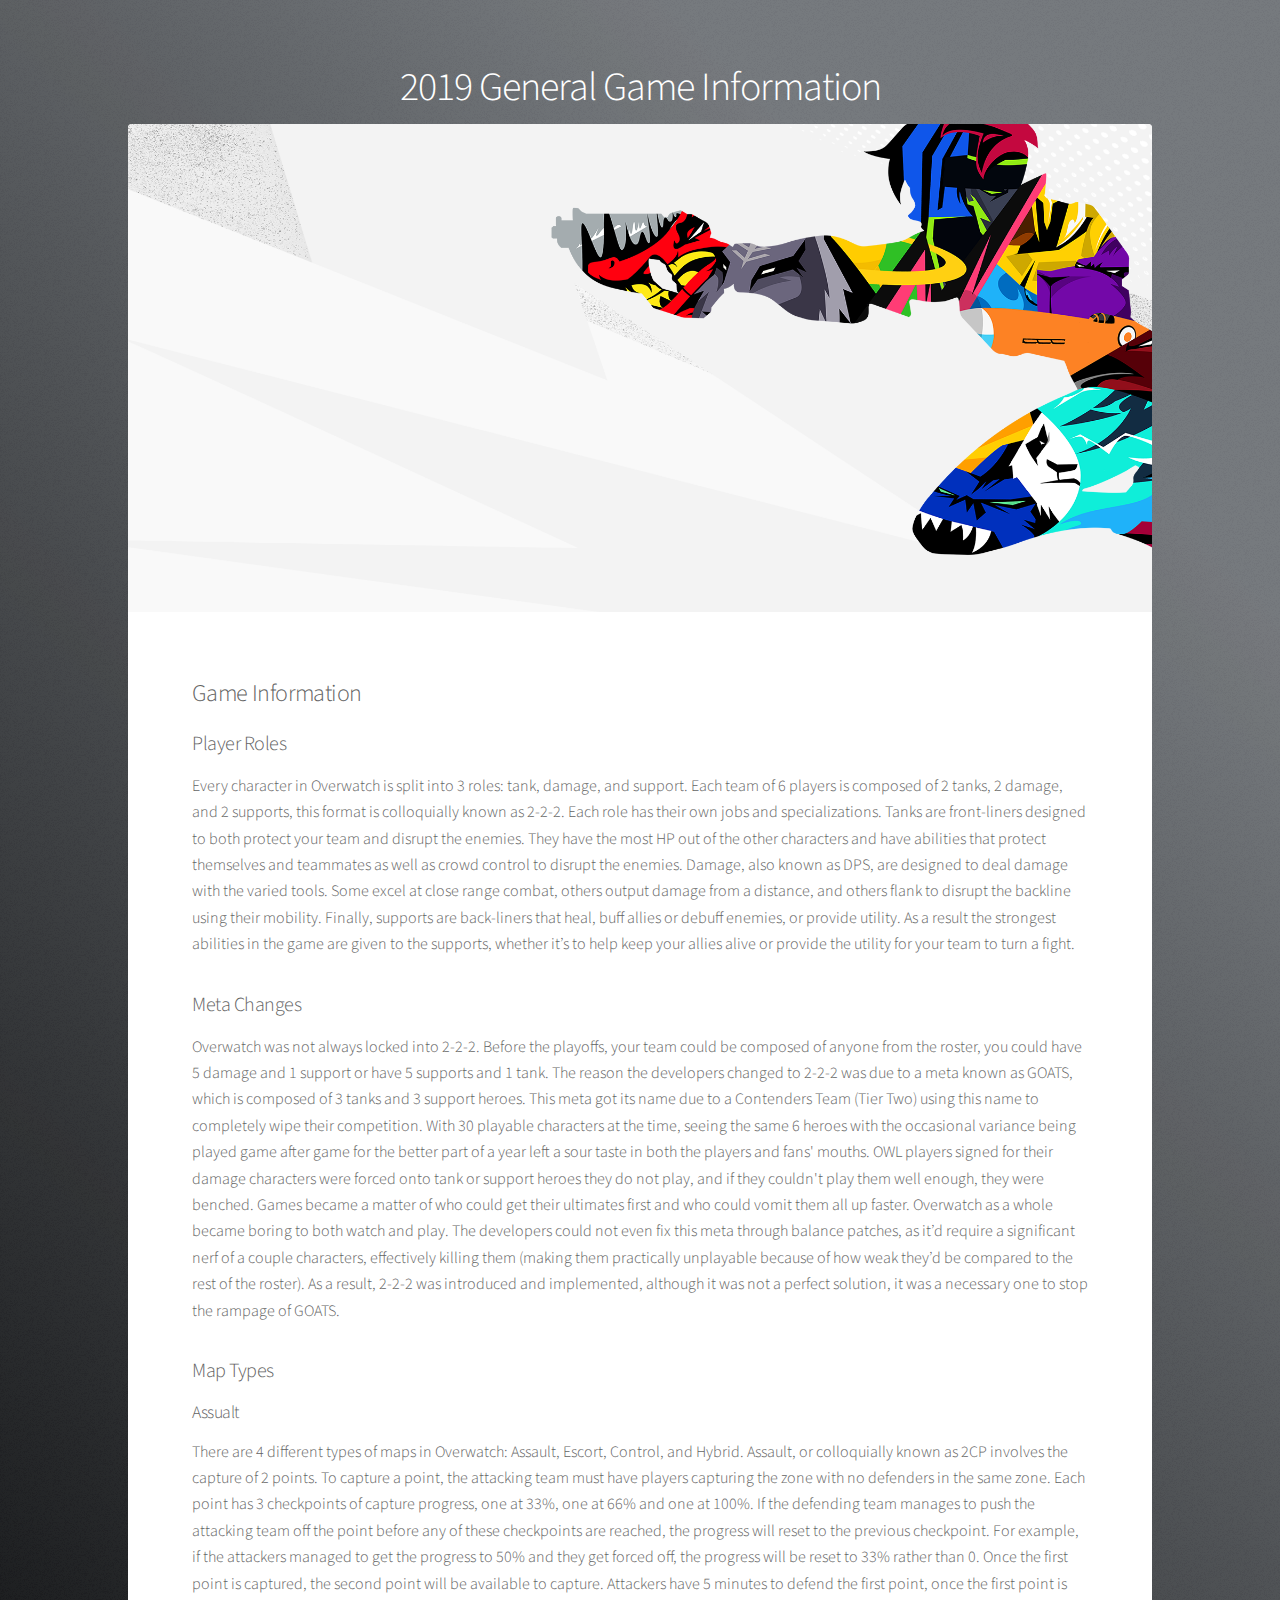
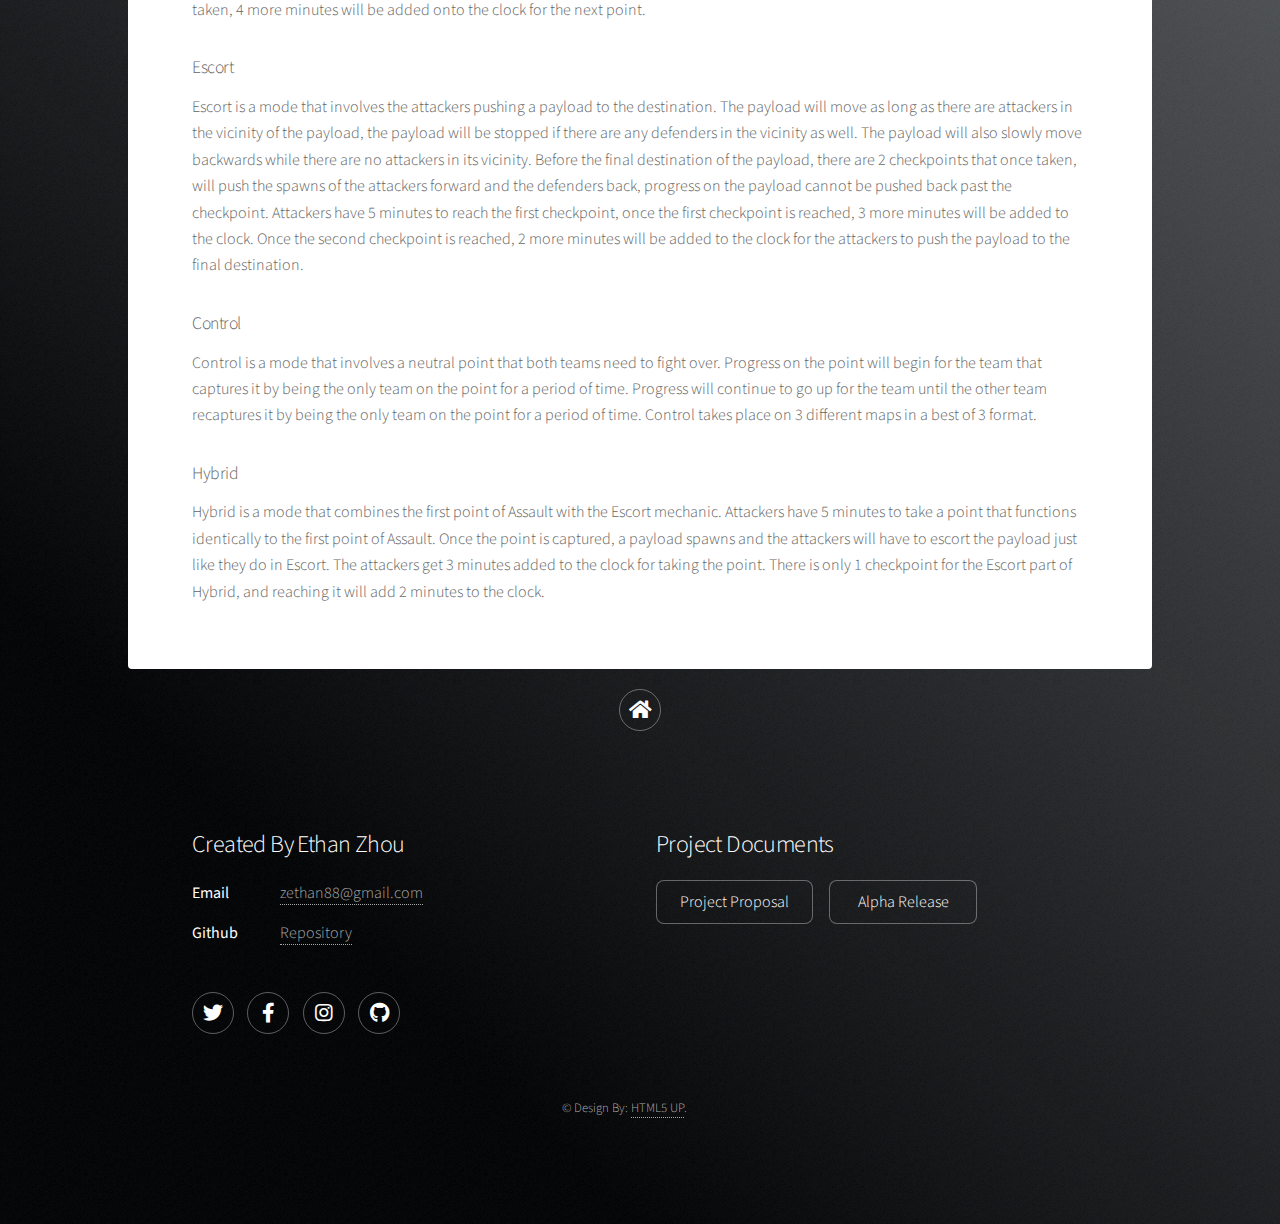
==== commit 293b55a6: "all descriptions and temp visuals laid out, still working on visuals" ====
--- a/html/gen_info.html
+++ b/html/gen_info.html
@@ -107,17 +107,12 @@
     </div>
 
     <!-- Footer -->
+    <div style="margin: 20px">
+        <ul class="actions special">
+            <li><a href="../index.html" class="icon solid fa-home alt"><span class="label">Home Page</span></a></li>
+        </ul>
+    </div>
     <footer id="footer">
-        <section>
-            <ul class="actions special">
-                <li><a href="../index.html" class="button">Back to Home Page</a></li>
-            </ul>
-            <h2>Project Documents</h2>
-            <ul class="actions">
-                <li><a href="../documents/Project%20Proposal%20-%20Ethan%20Zhou.pdf" class="button">Project Proposal</a></li>
-                <li><a href="../documents/Alpha%20Release%20Report%20-%20Ethan%20Zhou.pdf" class="button">Alpha Release</a></li>
-            </ul>
-        </section>
         <section>
             <h2>Created By Ethan Zhou</h2>
             <dl class="alt">
@@ -131,6 +126,13 @@
                 <li><a href="#" class="icon brands fa-facebook-f alt"><span class="label">Facebook</span></a></li>
                 <li><a href="#" class="icon brands fa-instagram alt"><span class="label">Instagram</span></a></li>
                 <li><a href="#" class="icon brands fa-github alt"><span class="label">GitHub</span></a></li>
+            </ul>
+        </section>
+        <section>
+            <h2>Project Documents</h2>
+            <ul class="actions">
+                <li><a href="../documents/Project%20Proposal%20-%20Ethan%20Zhou.pdf" class="button">Project Proposal</a></li>
+                <li><a href="../documents/Alpha%20Release%20Report%20-%20Ethan%20Zhou.pdf" class="button">Alpha Release</a></li>
             </ul>
         </section>
         <p class="copyright">&copy; Design By: <a href="https://html5up.net">HTML5 UP</a>.</p>
--- a/assets/css/main.css
+++ b/assets/css/main.css
@@ -1805,6 +1805,8 @@
 		border-radius: 8px;
 		border: solid;
 		margin-bottom: -2em;
+		margin-right: 10px;
+		margin-left: 10px;
 	}
 
 		.box > :last-child,
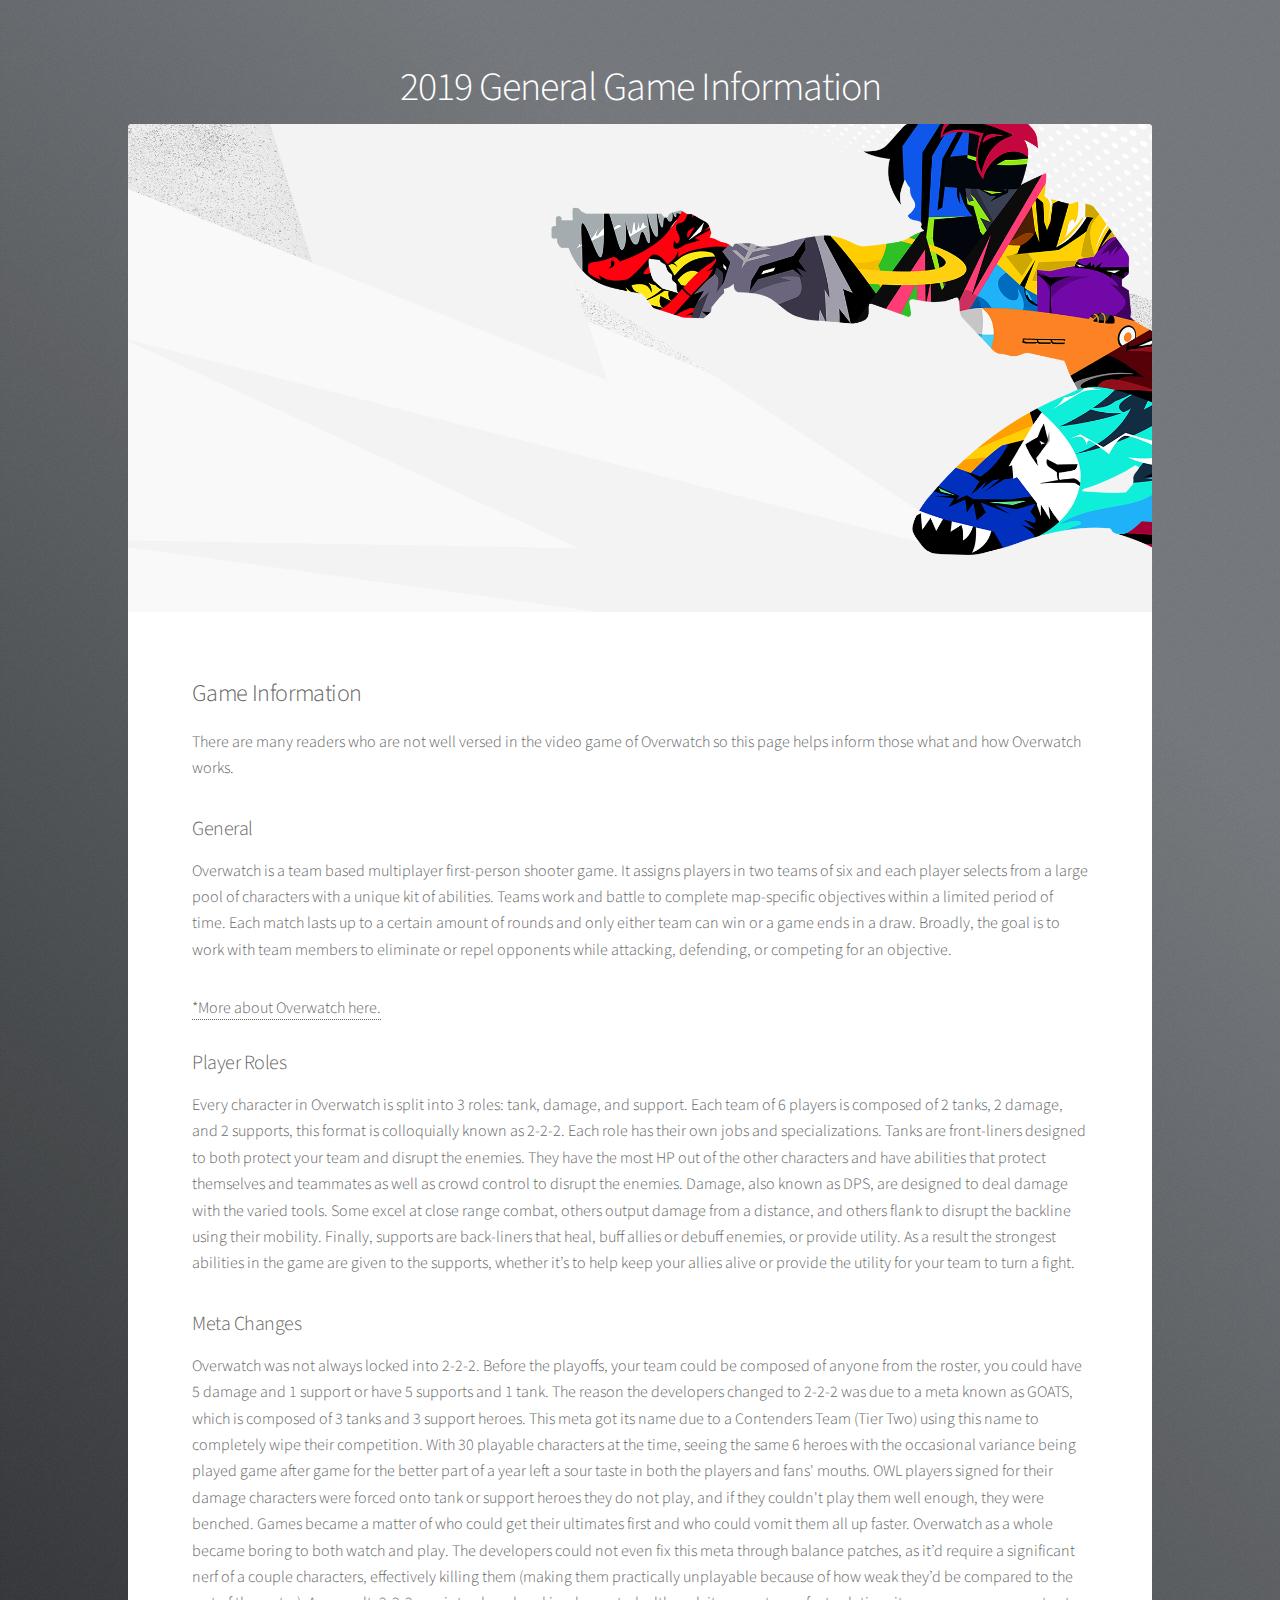
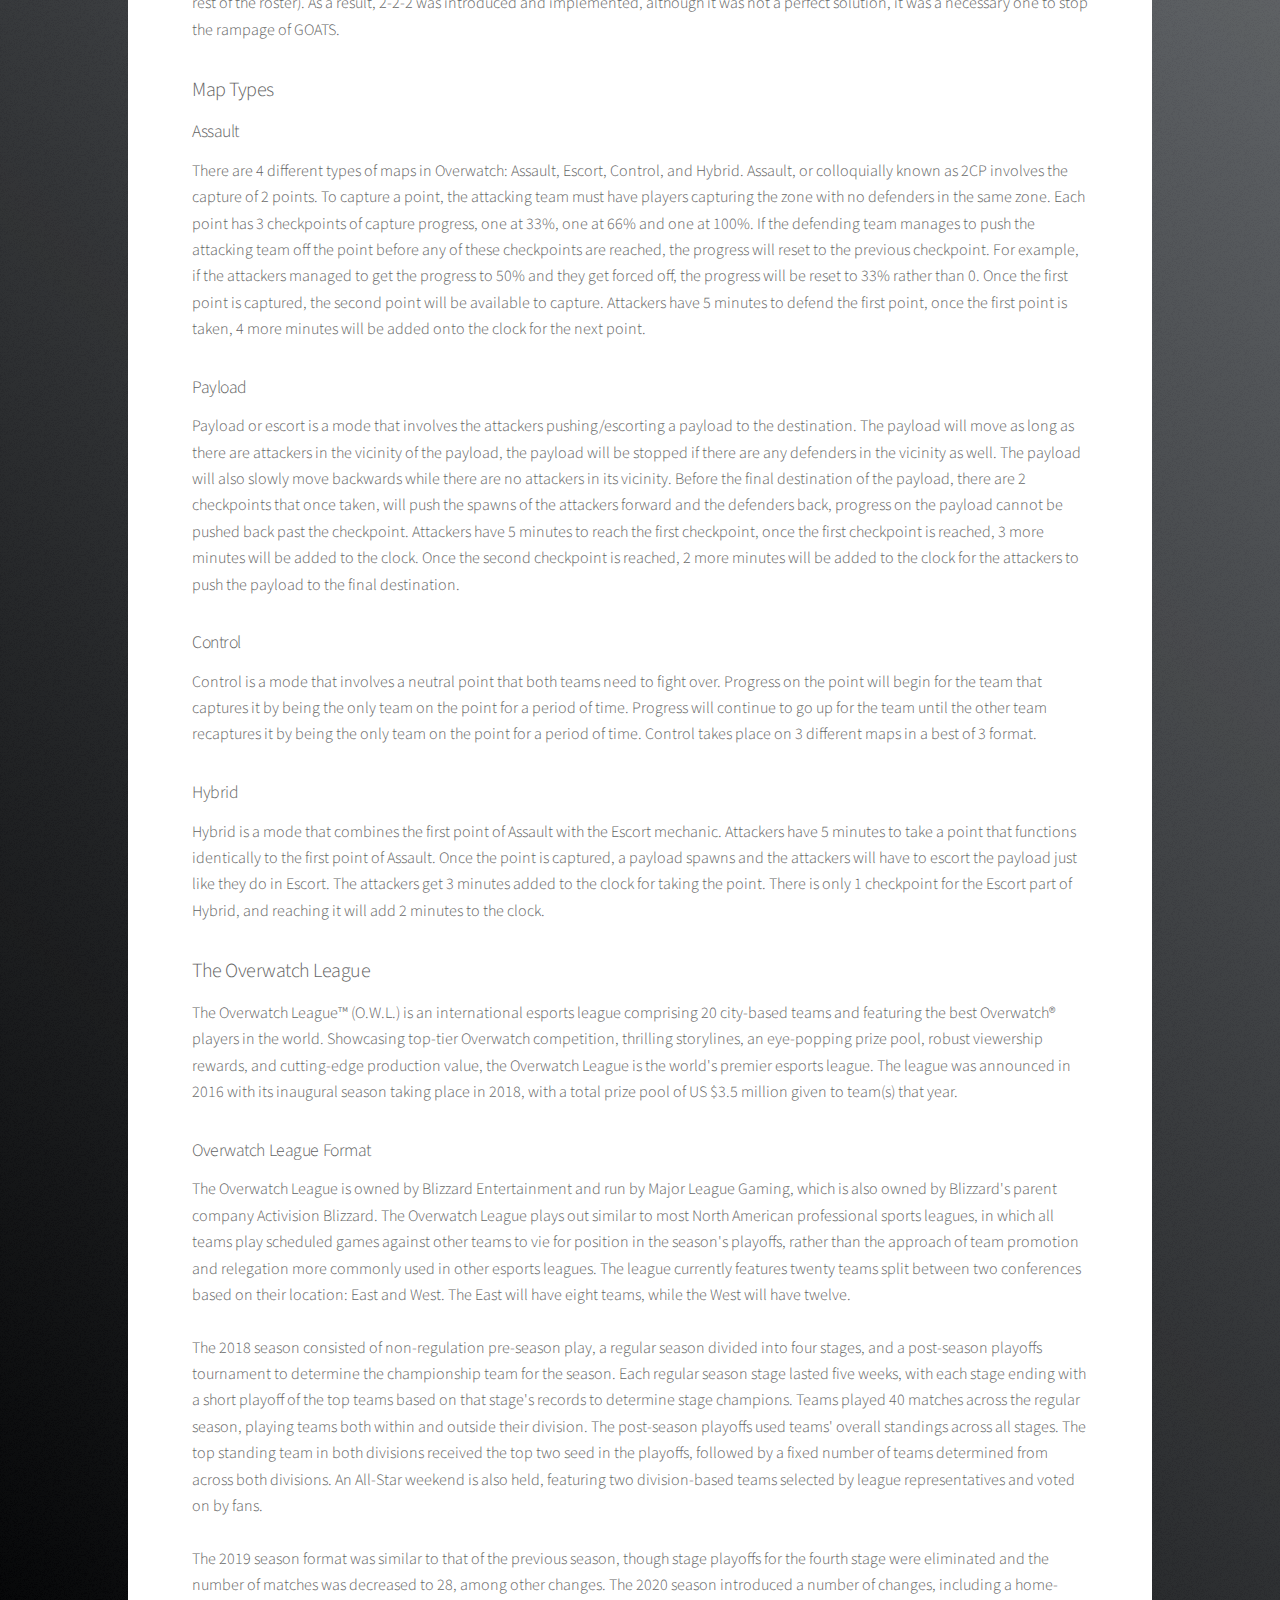
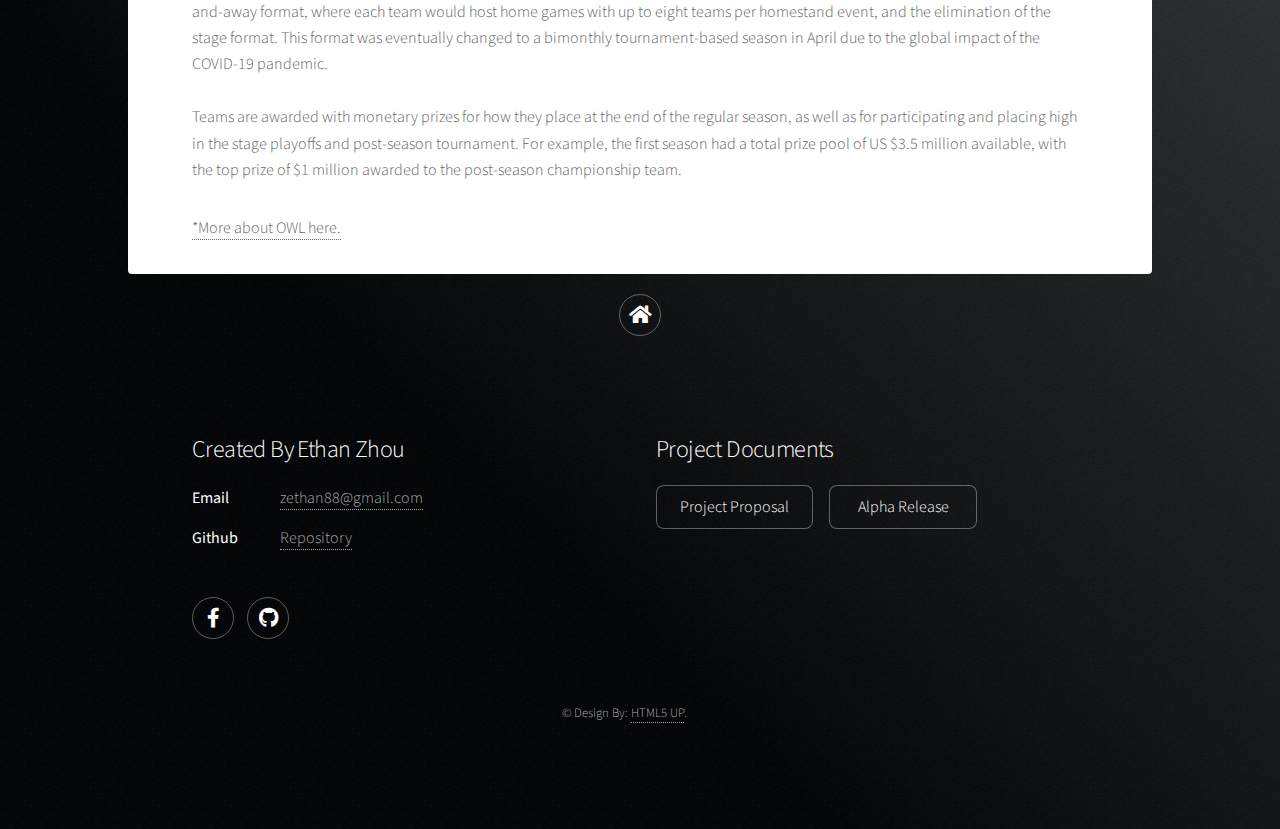
==== commit ea80dac4: "implemented all graphs in d3 and added finishing touches, wrote on README.md" ====
--- a/html/gen_info.html
+++ b/html/gen_info.html
@@ -29,6 +29,22 @@
         <section id="content" class="main">
             <span class="image main"><img src="../images/About-Background.png" alt="" /></span>
             <h2>Game Information</h2>
+            <p>
+                There are many readers who are not well versed in the video game of Overwatch so this page
+                helps inform those what and how Overwatch works.
+            </p>
+            <h3>General</h3>
+            <p>
+                Overwatch is a team based multiplayer first-person shooter game.
+                It assigns players in two teams of six and each player selects from a large
+                pool of characters with a unique kit of abilities. Teams work and battle to complete
+                map-specific objectives within a limited period of time. Each match lasts up to a certain
+                amount of rounds and only either team can win or a game ends in a draw. Broadly, the
+                goal is to work with team members to eliminate or repel opponents while attacking,
+                defending, or competing for an objective.
+            </p>
+            <a href="https://en.wikipedia.org/wiki/Overwatch_(video_game)">*More about Overwatch here.</a>
+            <br><br>
             <h3>Player Roles</h3>
             <p>
                 Every character in Overwatch is split into 3 roles: tank, damage, and support.
@@ -61,7 +77,7 @@
                 although it was not a perfect solution, it was a necessary one to stop the rampage of GOATS.
             </p>
             <h3>Map Types</h3>
-            <h4>Assualt</h4>
+            <h4>Assault</h4>
             <p>
                 There are 4 different types of maps in Overwatch: Assault, Escort, Control, and Hybrid.
                 Assault, or colloquially known as 2CP involves the capture of 2 points. To capture a point,
@@ -74,14 +90,14 @@
                 be available to capture. Attackers have 5 minutes to defend the first point, once the first
                 point is taken, 4 more minutes will be added onto the clock for the next point.
             </p>
-            <h4>Escort</h4>
-            <p>
-                Escort is a mode that involves the attackers pushing a payload to the destination. The payload
-                will move as long as there are attackers in the vicinity of the payload, the payload will be
-                stopped if there are any defenders in the vicinity as well. The payload will also slowly move
-                backwards while there are no attackers in its vicinity. Before the final destination of the payload,
-                there are 2 checkpoints that once taken, will push the spawns of the attackers forward and the
-                defenders back, progress on the payload cannot be pushed back past the checkpoint. Attackers
+            <h4>Payload</h4>
+            <p>
+                Payload or escort is a mode that involves the attackers pushing/escorting a payload to the
+                destination. The payload will move as long as there are attackers in the vicinity of the payload,
+                the payload will be stopped if there are any defenders in the vicinity as well. The payload will
+                also slowly move backwards while there are no attackers in its vicinity. Before the final destination
+                of the payload, there are 2 checkpoints that once taken, will push the spawns of the attackers forward
+                and the defenders back, progress on the payload cannot be pushed back past the checkpoint. Attackers
                 have 5 minutes to reach the first checkpoint, once the first checkpoint is reached, 3 more minutes
                 will be added to the clock. Once the second checkpoint is reached, 2 more minutes will be added to
                 the clock for the attackers to push the payload to the final destination.
@@ -102,6 +118,55 @@
                 Escort. The attackers get 3 minutes added to the clock for taking the point. There is only 1 checkpoint
                 for the Escort part of Hybrid, and reaching it will add 2 minutes to the clock.
             </p>
+            <h3>The Overwatch League</h3>
+            <p>
+                The Overwatch League™ (O.W.L.) is an international esports league comprising
+                20 city-based teams and featuring the best Overwatch® players in the world.
+                Showcasing top-tier Overwatch competition, thrilling storylines,
+                an eye-popping prize pool, robust viewership rewards,
+                and cutting-edge production value, the Overwatch League is the
+                world's premier esports league. The league was announced in 2016 with its inaugural
+                season taking place in 2018, with a total prize pool of US $3.5 million given to
+                team(s) that year.
+            </p>
+            <h4>Overwatch League Format</h4>
+            <p>
+                The Overwatch League is owned by Blizzard Entertainment and run by Major League Gaming,
+                which is also owned by Blizzard's parent company Activision Blizzard. The Overwatch
+                League plays out similar to most North American professional sports leagues,
+                in which all teams play scheduled games against other teams to vie for position
+                in the season's playoffs, rather than the approach of team promotion and relegation
+                more commonly used in other esports leagues. The league currently features twenty
+                teams split between two conferences based on their location: East and West.
+                The East will have eight teams, while the West will have twelve.<br>
+
+                <br>The 2018 season consisted of non-regulation pre-season play, a regular season
+                divided into four stages, and a post-season playoffs tournament to determine the
+                championship team for the season. Each regular season stage lasted five weeks,
+                with each stage ending with a short playoff of the top teams based on that stage's
+                records to determine stage champions. Teams played 40 matches across the regular
+                season, playing teams both within and outside their division. The post-season
+                playoffs used teams' overall standings across all stages. The top standing team
+                in both divisions received the top two seed in the playoffs, followed by a fixed
+                number of teams determined from across both divisions. An All-Star weekend is
+                also held, featuring two division-based teams selected by league representatives
+                and voted on by fans.<br>
+
+                <br>The 2019 season format was similar to that of the previous season, though
+                stage playoffs for the fourth stage were eliminated and the number of matches was
+                decreased to 28, among other changes. The 2020 season introduced a number of changes,
+                including a home-and-away format, where each team would host home games with up to
+                eight teams per homestand event, and the elimination of the stage format. This format
+                was eventually changed to a bimonthly tournament-based season in April due to the
+                global impact of the COVID-19 pandemic.<br>
+
+                <br>Teams are awarded with monetary prizes for how they place at the end of the
+                regular season, as well as for participating and placing high in the stage playoffs
+                and post-season tournament. For example, the first season had a total prize pool of
+                US $3.5 million available, with the top prize of $1 million awarded to the post-season
+                championship team.
+            </p>
+            <a href="https://en.wikipedia.org/wiki/Overwatch_League">*More about OWL here.</a>
         </section>
 
     </div>
@@ -117,15 +182,13 @@
             <h2>Created By Ethan Zhou</h2>
             <dl class="alt">
                 <dt>Email</dt>
-                <dd><a href="#">zethan88@gmail.com</a></dd>
+                <dd><a href="mailto: zethan88@gmail.com">zethan88@gmail.com</a></dd>
                 <dt>Github</dt>
                 <dd><a href="https://github.com/zethan88/sf-shock-owl-highlights">Repository</a></dd>
             </dl>
             <ul class="icons">
-                <li><a href="#" class="icon brands fa-twitter alt"><span class="label">Twitter</span></a></li>
-                <li><a href="#" class="icon brands fa-facebook-f alt"><span class="label">Facebook</span></a></li>
-                <li><a href="#" class="icon brands fa-instagram alt"><span class="label">Instagram</span></a></li>
-                <li><a href="#" class="icon brands fa-github alt"><span class="label">GitHub</span></a></li>
+                <li><a href="https://www.facebook.com/ethan.zhou.50596/" class="icon brands fa-facebook-f alt"><span class="label">Facebook</span></a></li>
+                <li><a href="https://github.com/zethan88" class="icon brands fa-github alt"><span class="label">GitHub</span></a></li>
             </ul>
         </section>
         <section>
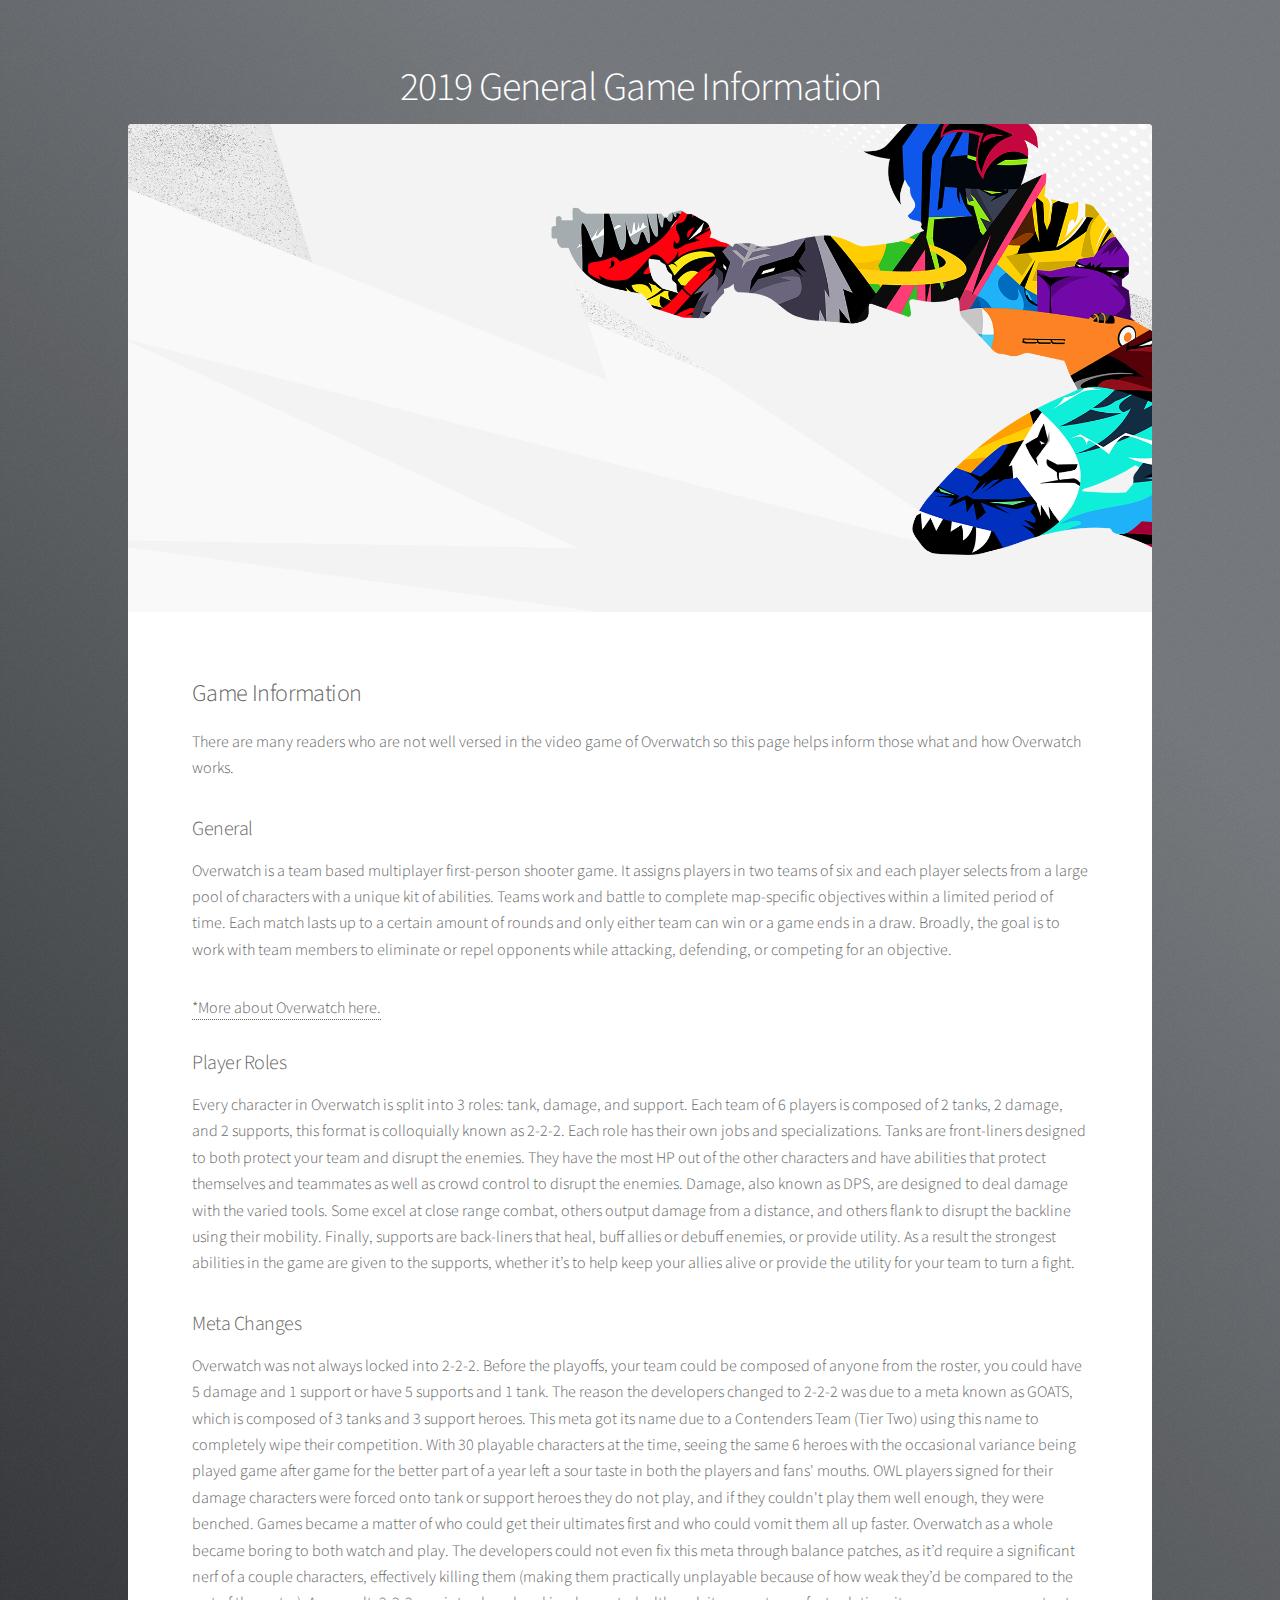
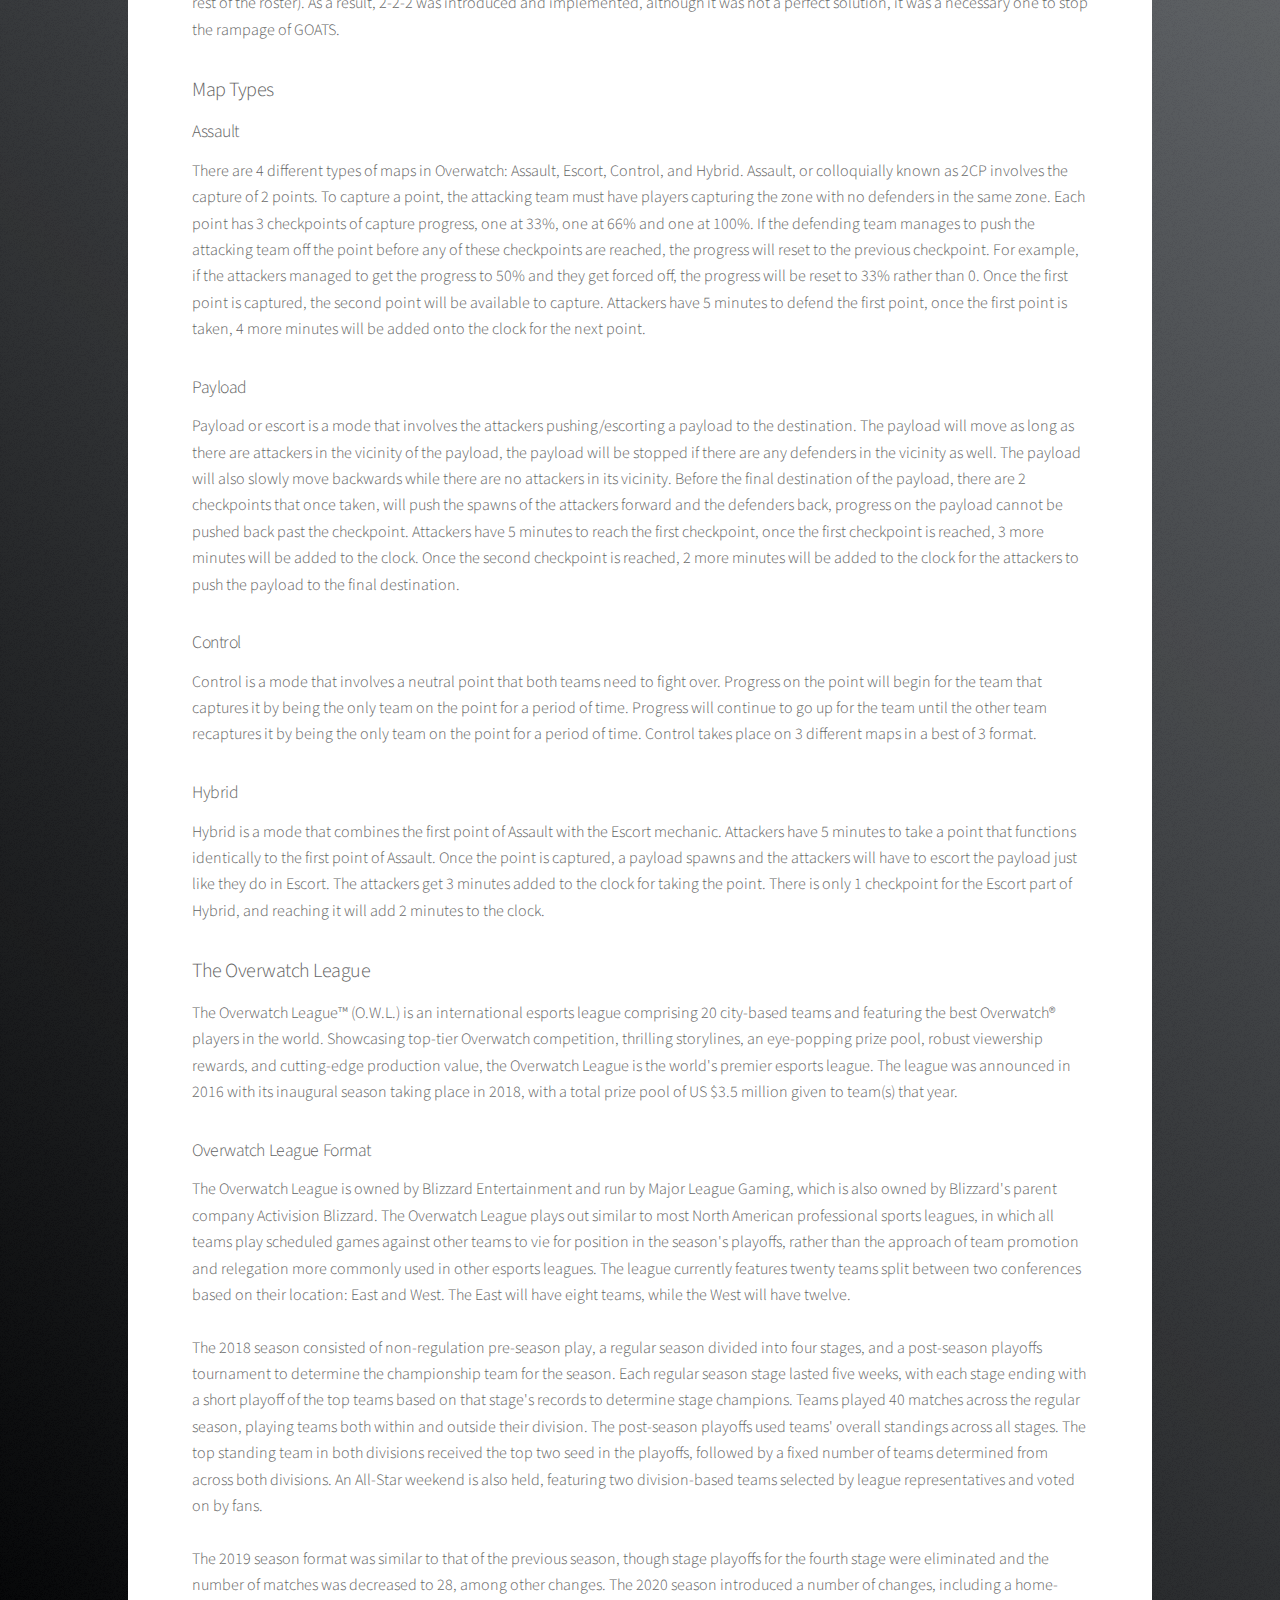
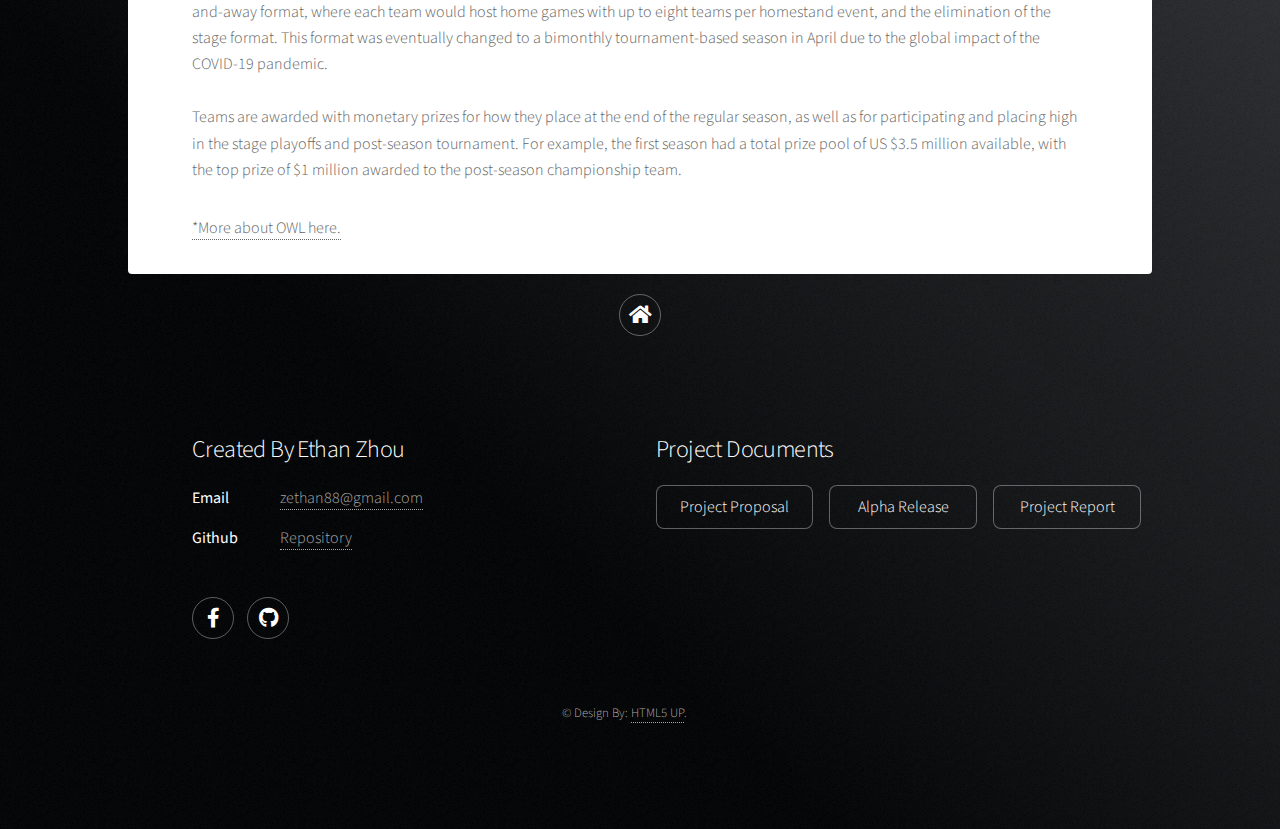
==== commit 9e96bc66: "added comments and modified README.md" ====
--- a/html/gen_info.html
+++ b/html/gen_info.html
@@ -196,6 +196,7 @@
             <ul class="actions">
                 <li><a href="../documents/Project%20Proposal%20-%20Ethan%20Zhou.pdf" class="button">Project Proposal</a></li>
                 <li><a href="../documents/Alpha%20Release%20Report%20-%20Ethan%20Zhou.pdf" class="button">Alpha Release</a></li>
+                <li><a href="../documents/2019_San_Francisco_Shock_Overwatch_League_Playoff_Highlights.pdf" class="button">Project Report</a></li>
             </ul>
         </section>
         <p class="copyright">&copy; Design By: <a href="https://html5up.net">HTML5 UP</a>.</p>
